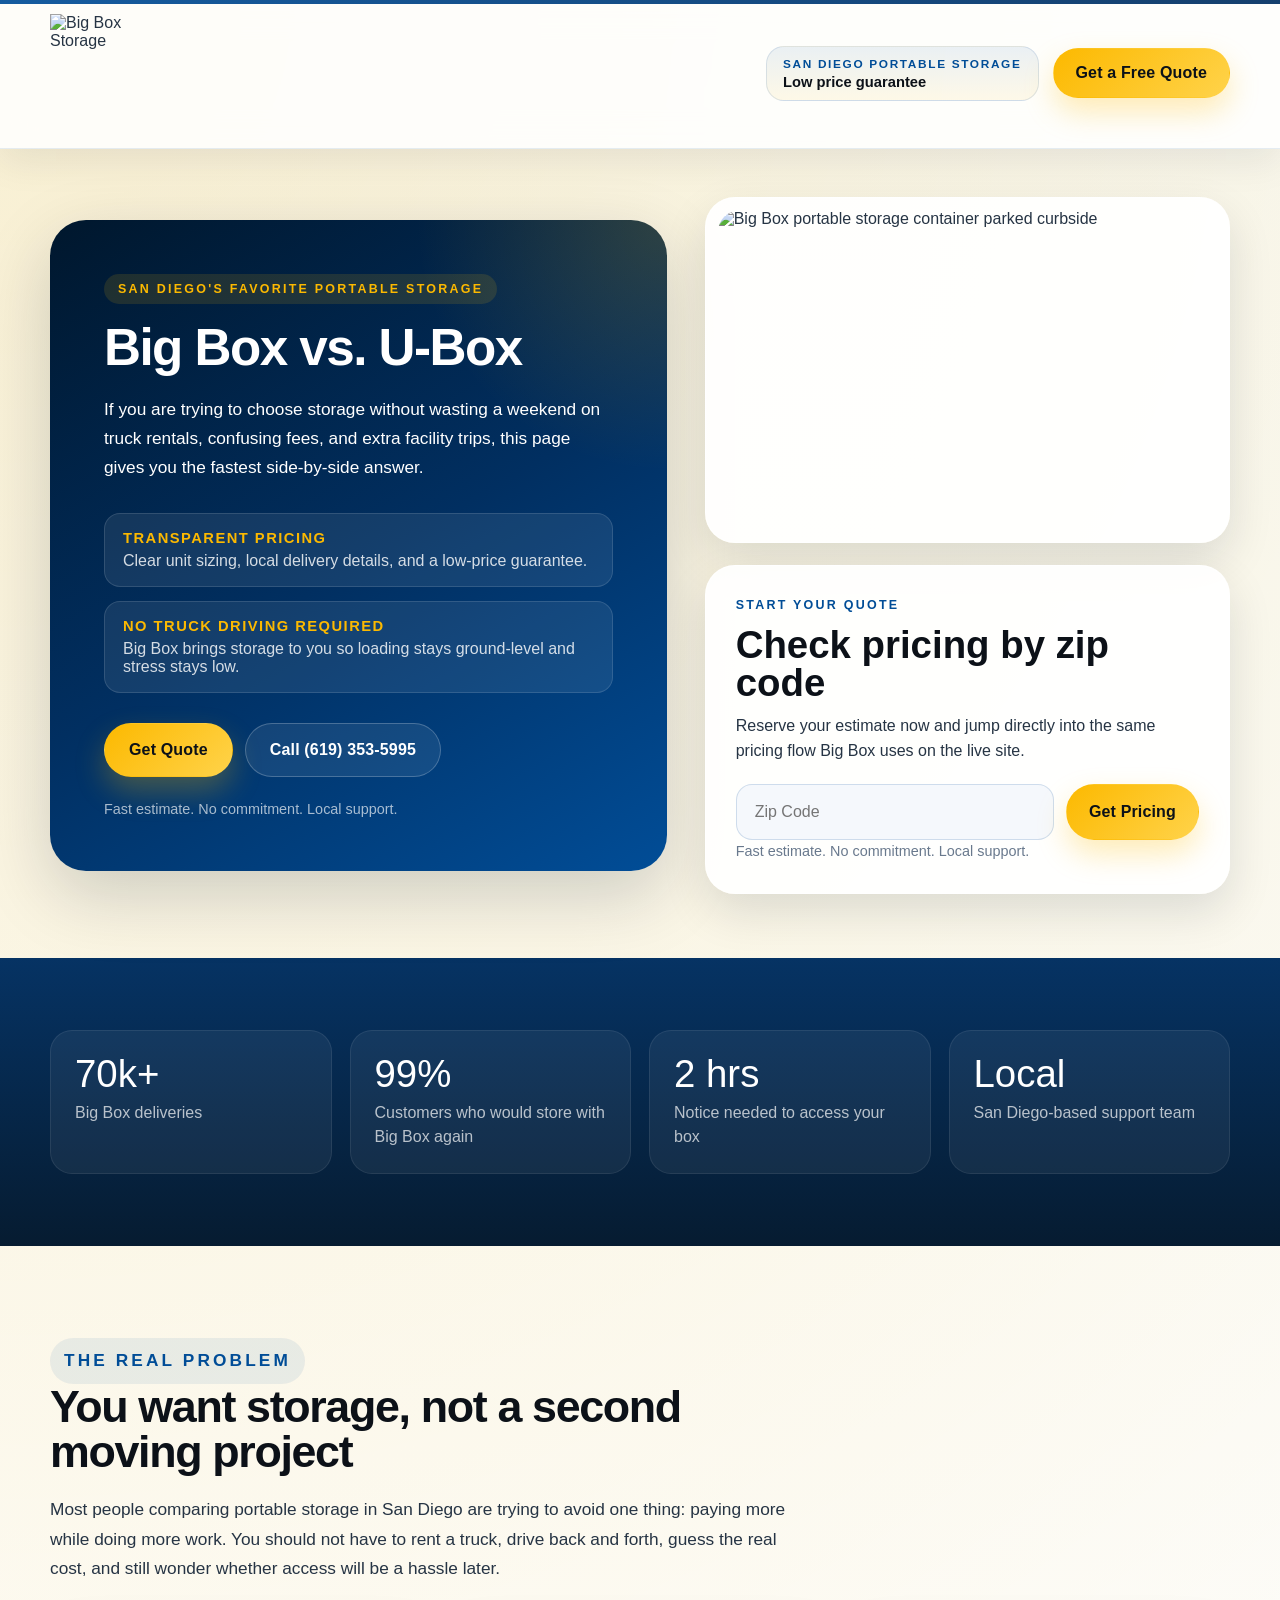
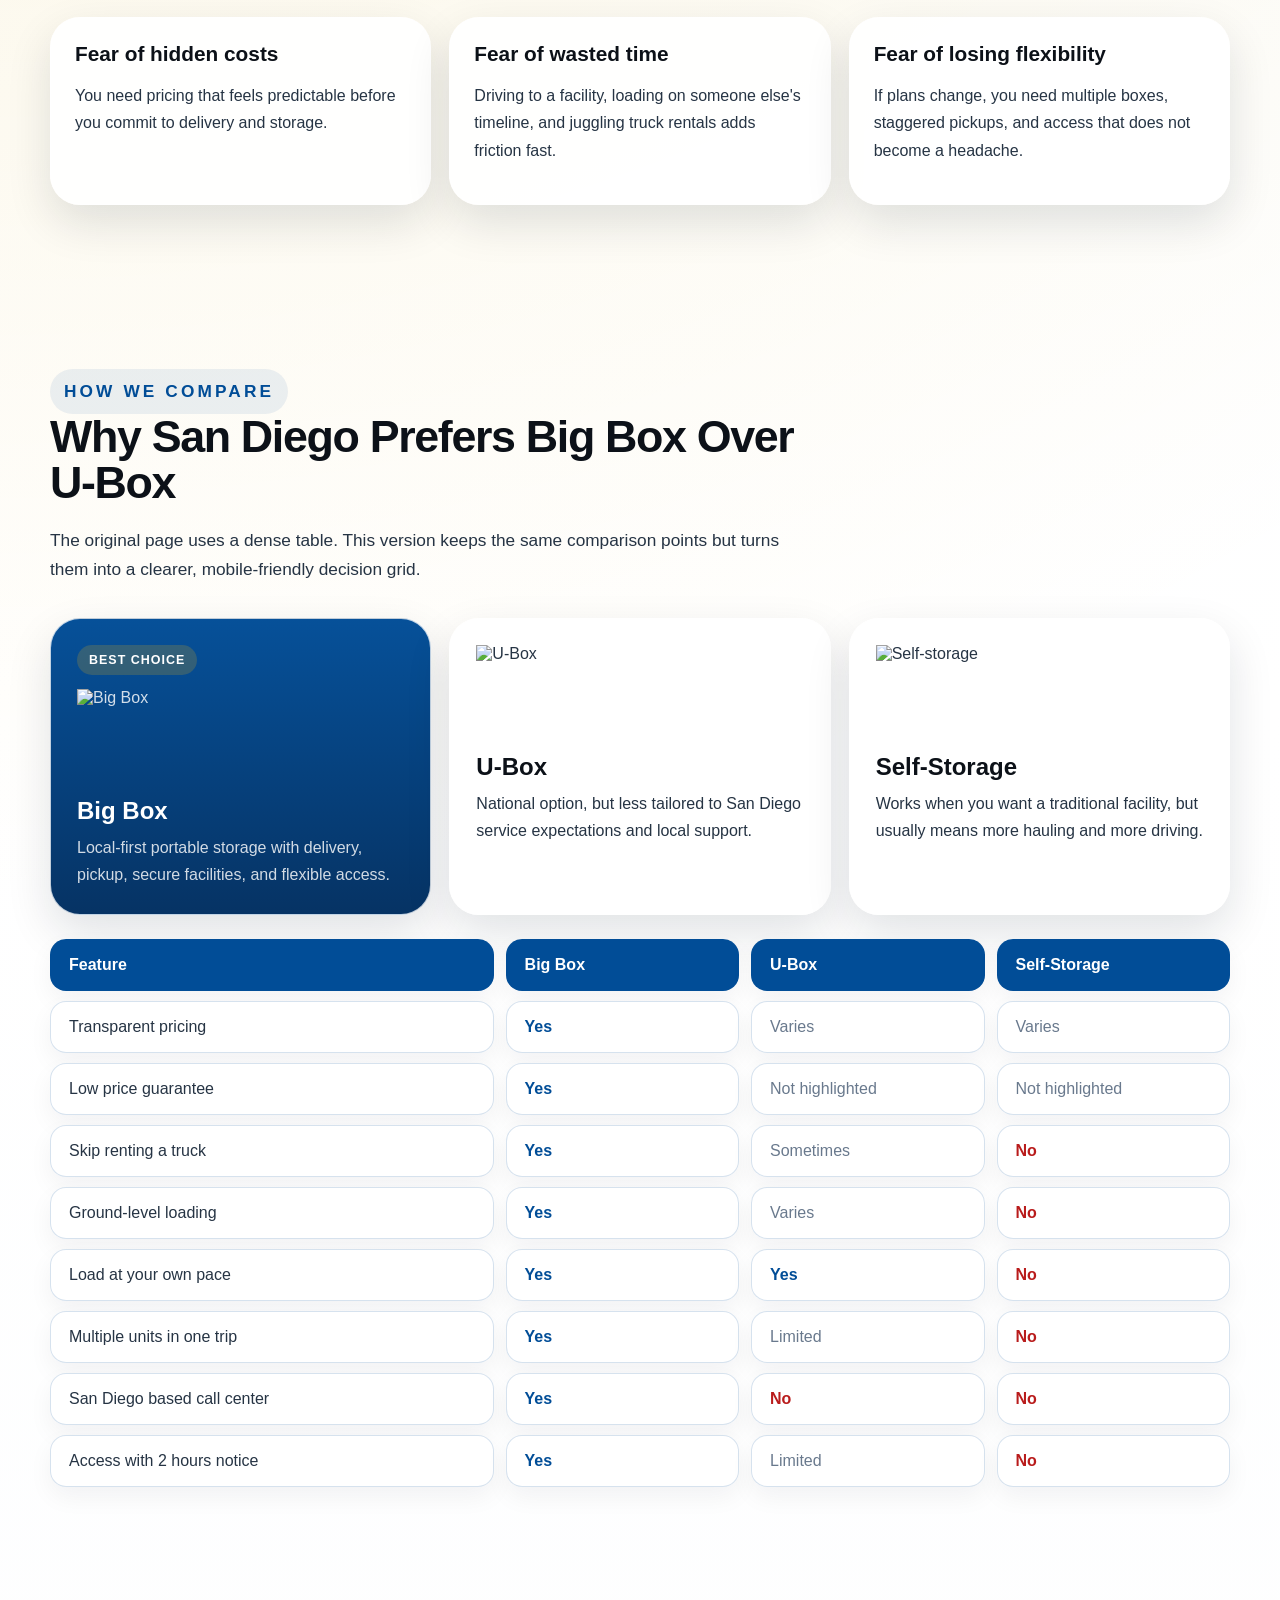
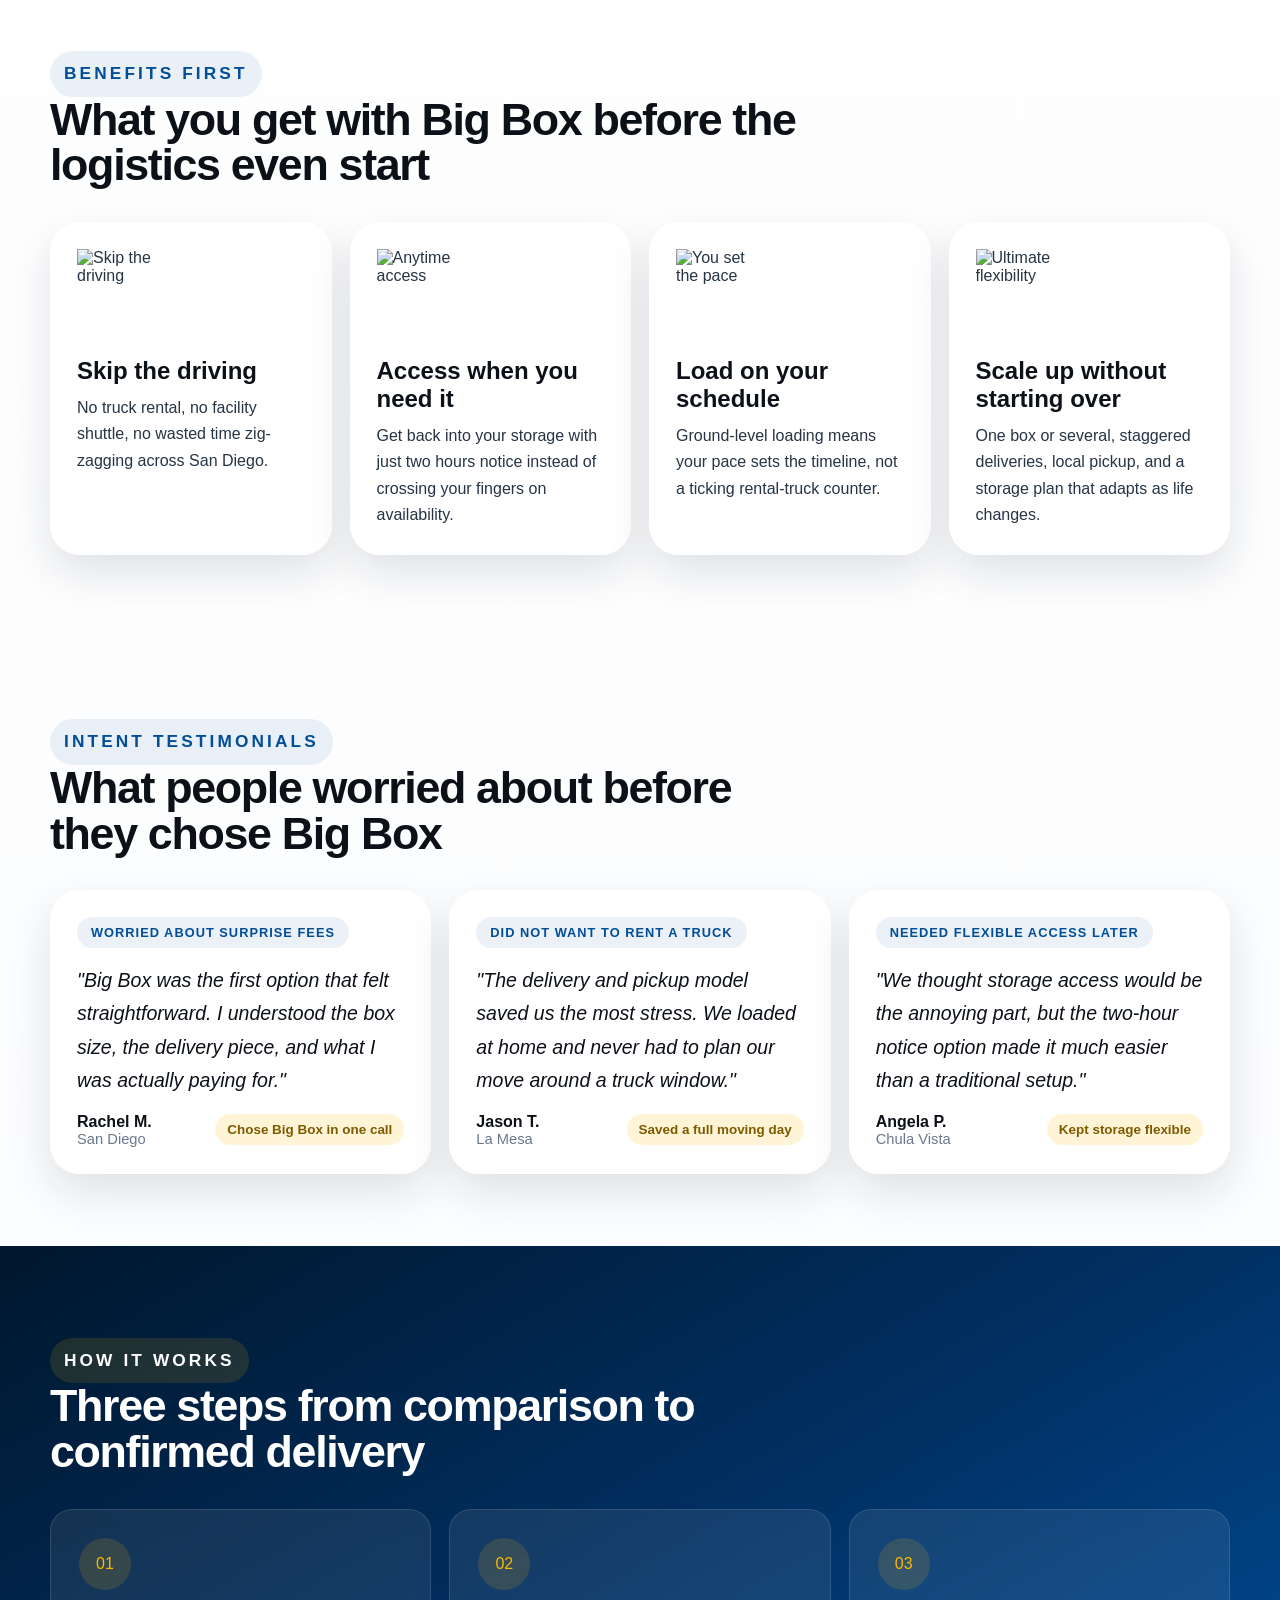
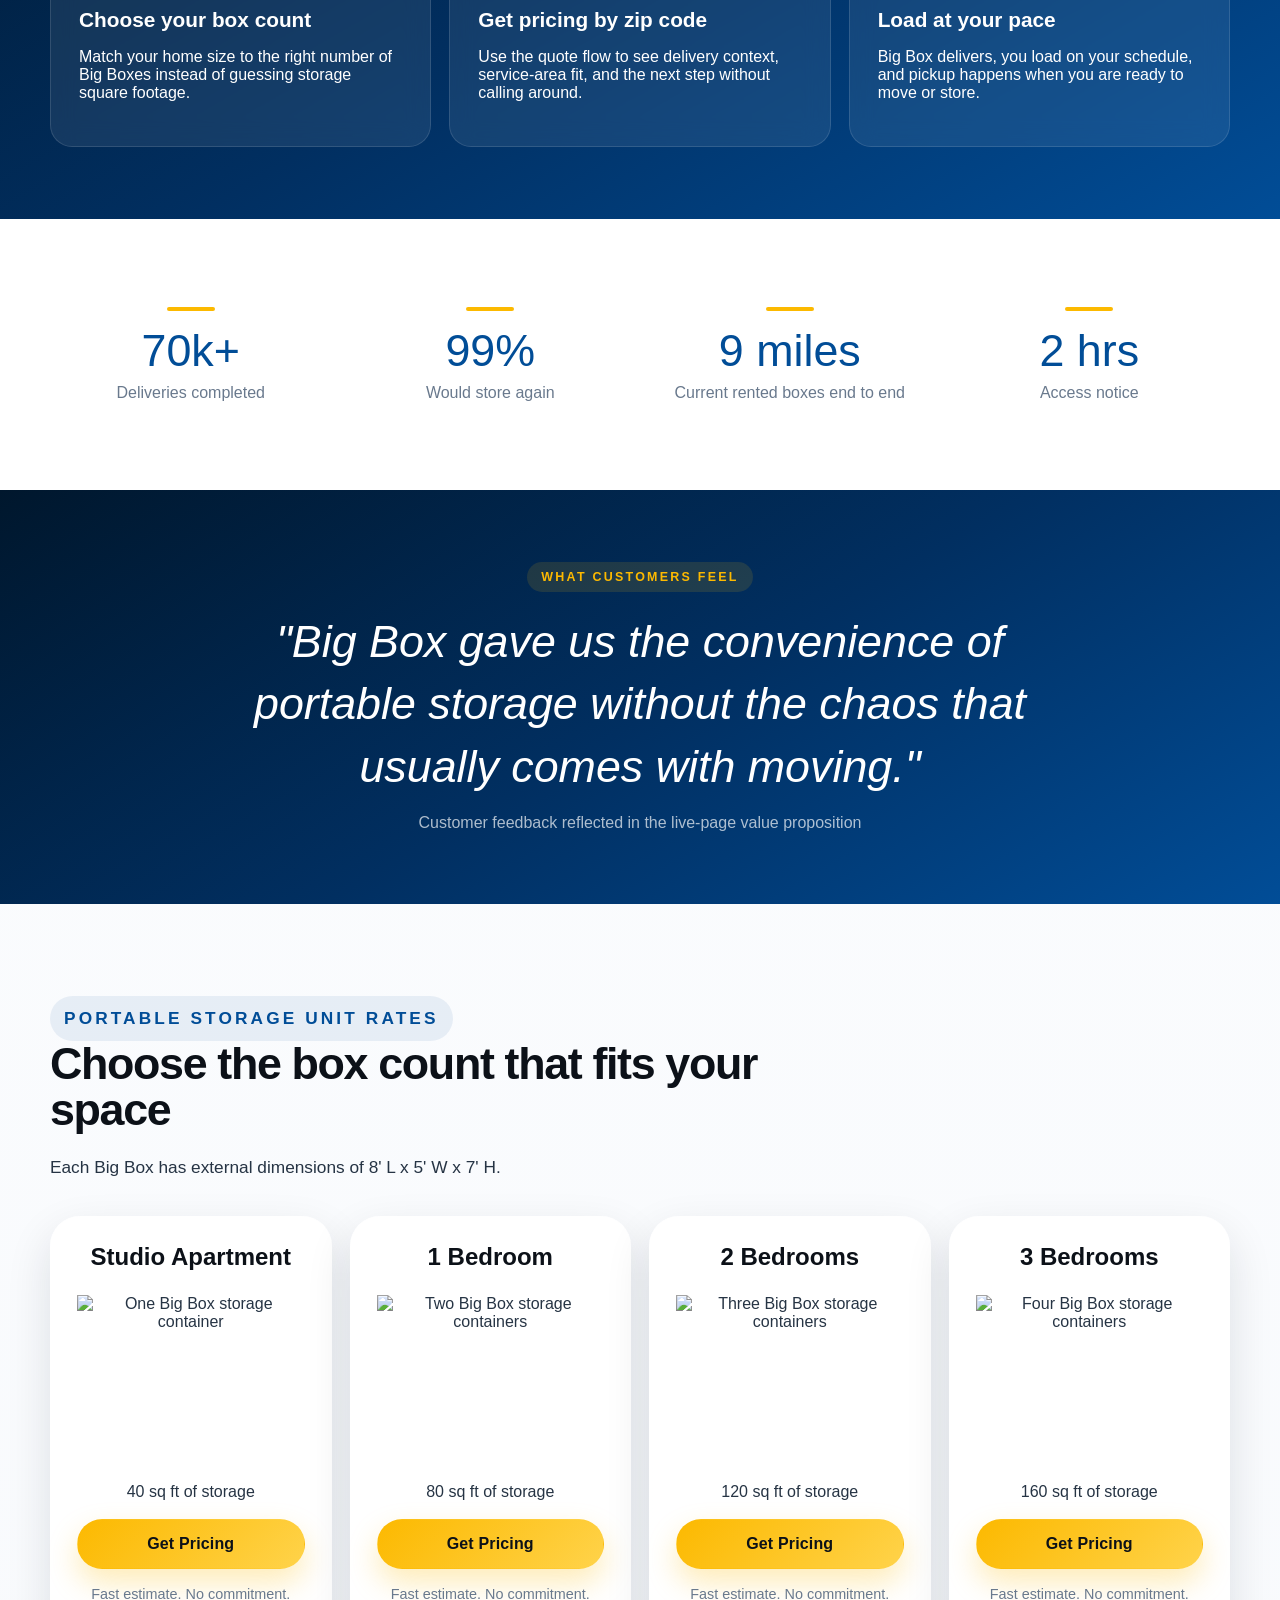
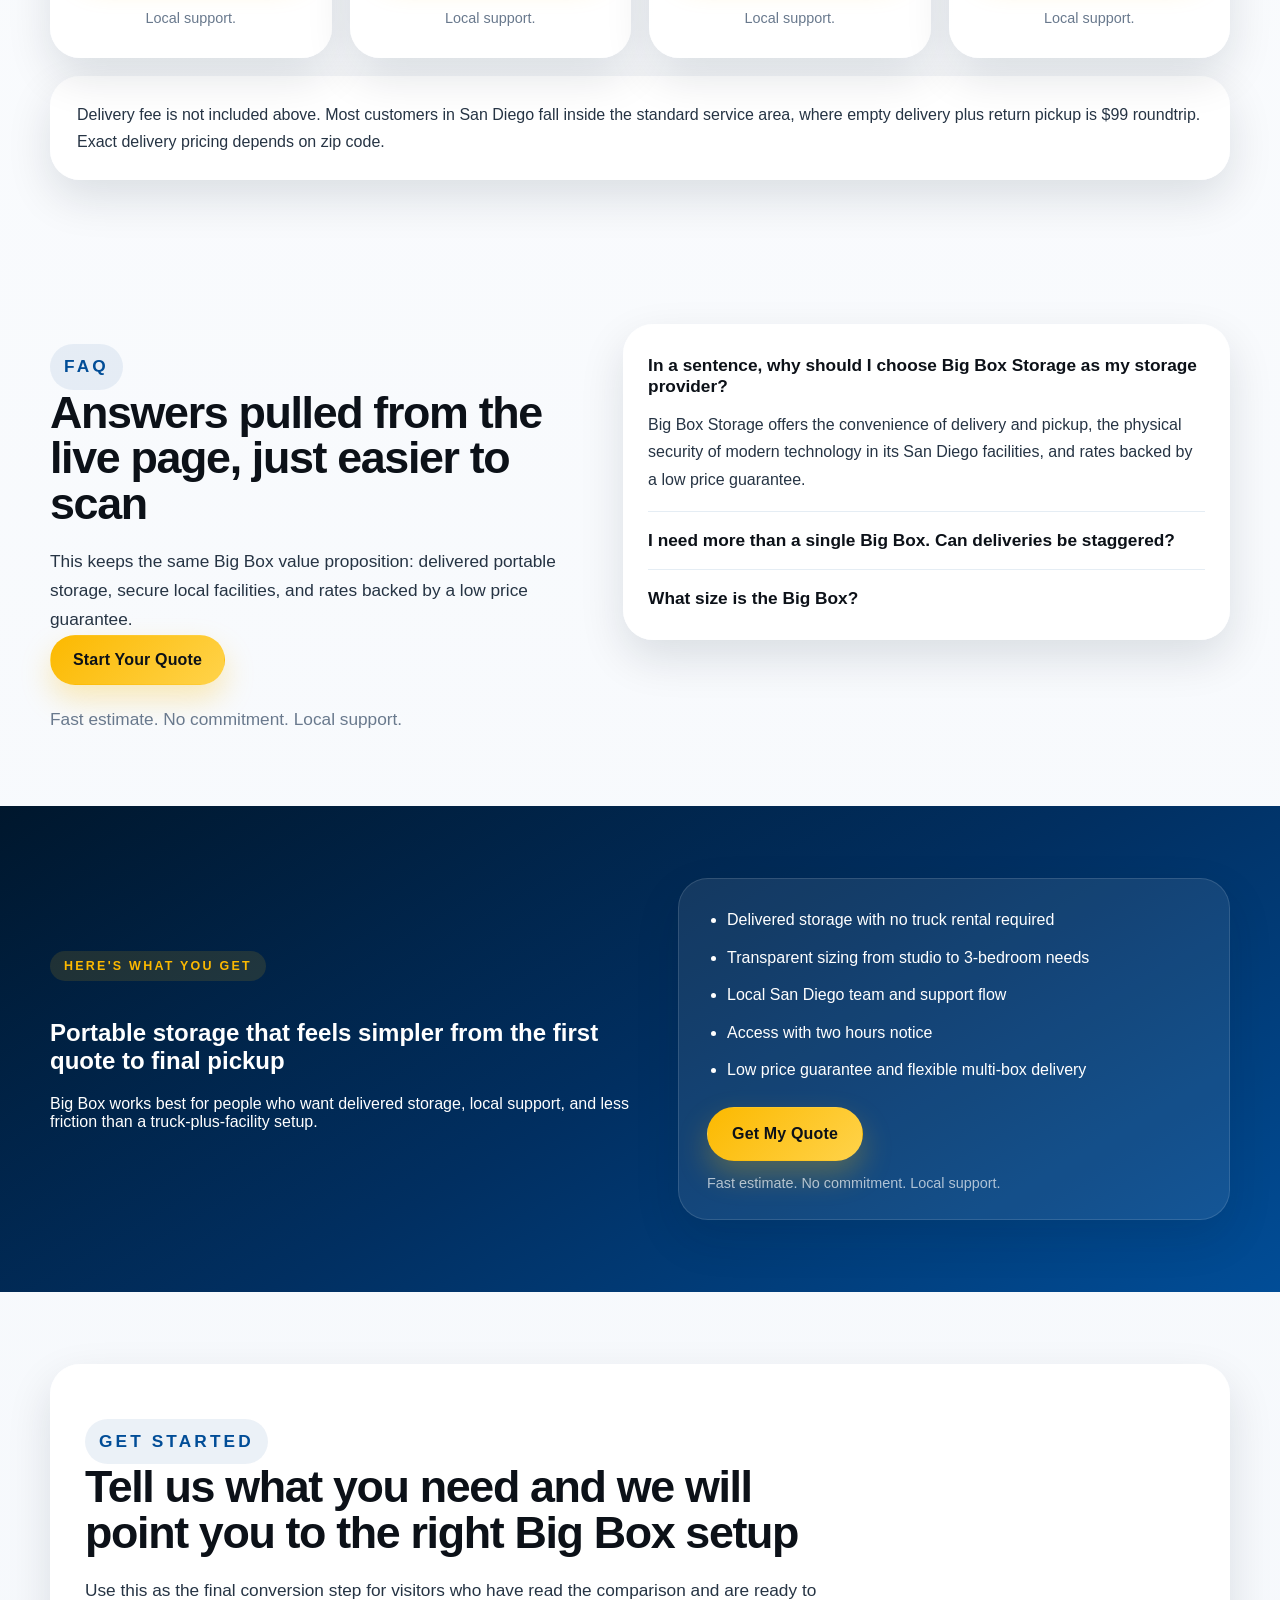
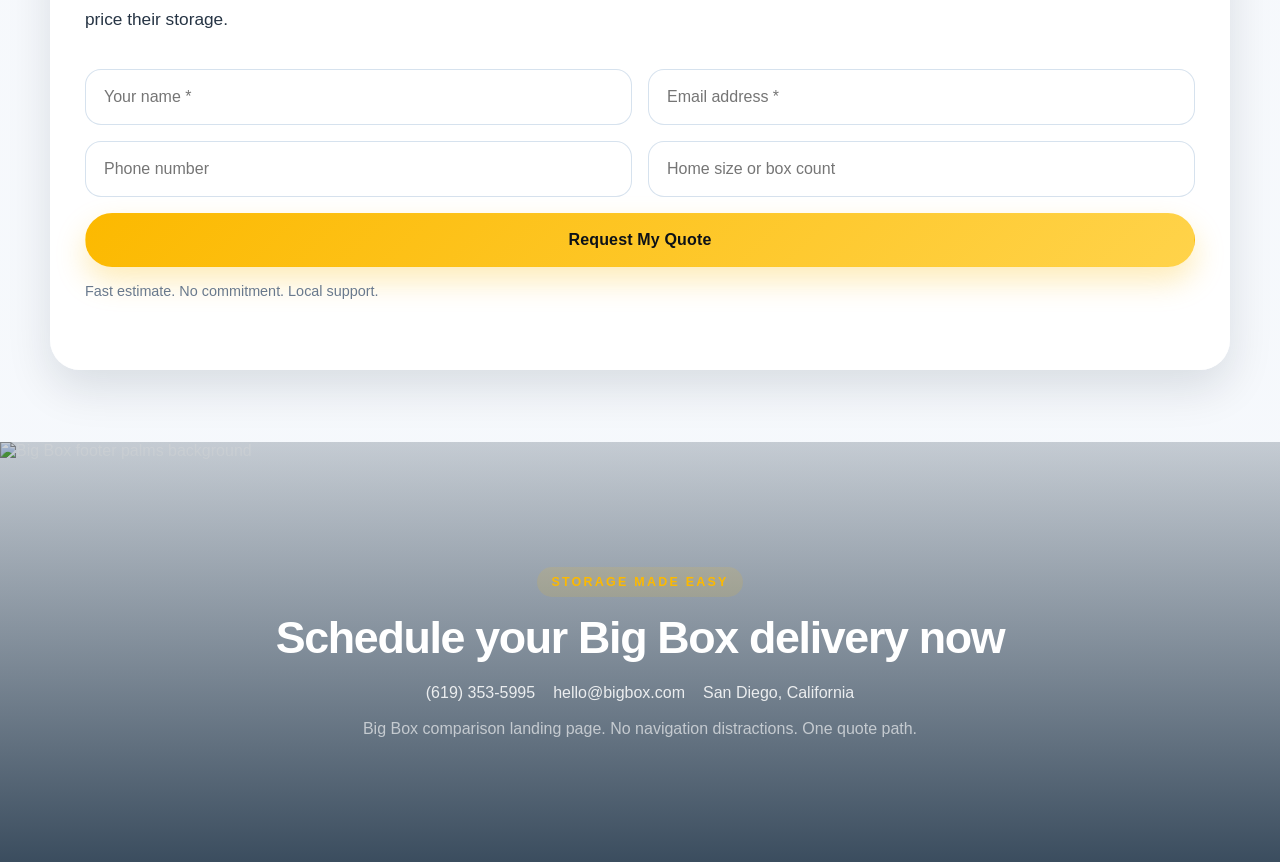
==== index.html @ ae2c7067 "Worked on big boss new lp" ====
<!DOCTYPE html>
<html lang="en">
<head>
  <meta charset="UTF-8">
  <meta name="viewport" content="width=device-width, initial-scale=1.0">
  <title>Big Box vs. U-Box | San Diego Portable Storage</title>
  <meta
    name="description"
    content="See how Big Box Storage compares to U-Box and self-storage with transparent pricing, local support, flexible access, and San Diego-first service."
  >
  <link rel="preconnect" href="https://use.typekit.net">
  <link rel="preconnect" href="https://p.typekit.net" crossorigin>
  <link rel="stylesheet" href="styles.css">
</head>
<body>
  <div class="page-shell">
    <header class="site-header">
      <div class="container header-inner">
        <a class="brand" href="https://www.bigbox.com/" aria-label="Big Box Storage">
          <img
            src="https://www.bigbox.com/wp-content/uploads/2024/02/cropped-big-box-logo.png"
            alt="Big Box Storage"
            width="150"
            height="150"
          >
        </a>
        <div class="header-meta">
          <div class="header-chip">
            <span class="header-chip-label">San Diego Portable Storage</span>
            <span class="header-chip-copy">Low price guarantee</span>
          </div>
          <a class="btn btn-primary" href="#lead-form">Get a Free Quote</a>
        </div>
      </div>
    </header>

    <main>
      <section class="hero">
        <div class="container hero-grid">
          <div class="hero-copy">
            <p class="eyebrow">San Diego's Favorite Portable Storage</p>
            <h1>Big Box vs. U-Box</h1>
            <p class="hero-lead">
              If you are trying to choose storage without wasting a weekend on truck rentals,
              confusing fees, and extra facility trips, this page gives you the fastest side-by-side answer.
            </p>

            <div class="hero-points">
              <div class="hero-point">
                <span class="hero-point-label">Transparent pricing</span>
                <span class="hero-point-copy">Clear unit sizing, local delivery details, and a low-price guarantee.</span>
              </div>
              <div class="hero-point">
                <span class="hero-point-label">No truck driving required</span>
                <span class="hero-point-copy">Big Box brings storage to you so loading stays ground-level and stress stays low.</span>
              </div>
            </div>

            <div class="hero-cta-wrap">
              <div class="hero-cta-row">
                <a class="btn btn-primary btn-large" href="#lead-form">Get Quote</a>
                <a class="btn btn-ghost btn-large" href="tel:6193535995">Call (619) 353-5995</a>
              </div>
              <p class="booster">Fast estimate. No commitment. Local support.</p>
            </div>
          </div>

          <div class="hero-media">
            <div class="hero-image-card">
              <img
                src="https://www.bigbox.com/wp-content/uploads/2024/09/bizbox_storage_-1024x683.jpeg"
                alt="Big Box portable storage container parked curbside"
              >
            </div>
            <aside class="quote-card" id="quote-card">
              <p class="quote-card-kicker">Start your quote</p>
              <h2>Check pricing by zip code</h2>
              <p>Reserve your estimate now and jump directly into the same pricing flow Big Box uses on the live site.</p>
              <form id="zip-form" class="zip-form">
                <label class="sr-only" for="zip-input">Zip code</label>
                <input id="zip-input" name="zip" type="text" inputmode="numeric" maxlength="5" placeholder="Zip Code">
                <button type="submit" class="btn btn-primary">Get Pricing</button>
              </form>
              <p class="booster booster-dark">Fast estimate. No commitment. Local support.</p>
            </aside>
          </div>
        </div>
      </section>

      <section class="service-trust-bar">
        <div class="container trust-grid">
          <div class="trust-item">
            <span class="trust-value">70k+</span>
            <span class="trust-label">Big Box deliveries</span>
          </div>
          <div class="trust-item">
            <span class="trust-value">99%</span>
            <span class="trust-label">Customers who would store with Big Box again</span>
          </div>
          <div class="trust-item">
            <span class="trust-value">2 hrs</span>
            <span class="trust-label">Notice needed to access your box</span>
          </div>
          <div class="trust-item">
            <span class="trust-value">Local</span>
            <span class="trust-label">San Diego-based support team</span>
          </div>
        </div>
      </section>

      <section class="problem-section">
        <div class="container">
          <div class="section-heading">
            <p class="eyebrow eyebrow-dark">The Real Problem</p>
            <h2>You want storage, not a second moving project</h2>
            <p class="problem-copy">
              Most people comparing portable storage in San Diego are trying to avoid one thing:
              paying more while doing more work. You should not have to rent a truck, drive back and forth,
              guess the real cost, and still wonder whether access will be a hassle later.
            </p>
          </div>
          <div class="problem-grid">
            <article class="problem-card">
              <h3>Fear of hidden costs</h3>
              <p>You need pricing that feels predictable before you commit to delivery and storage.</p>
            </article>
            <article class="problem-card">
              <h3>Fear of wasted time</h3>
              <p>Driving to a facility, loading on someone else's timeline, and juggling truck rentals adds friction fast.</p>
            </article>
            <article class="problem-card">
              <h3>Fear of losing flexibility</h3>
              <p>If plans change, you need multiple boxes, staggered pickups, and access that does not become a headache.</p>
            </article>
          </div>
        </div>
      </section>

      <section class="comparison-section" id="comparison">
        <div class="container">
          <div class="section-heading">
            <p class="eyebrow eyebrow-dark">How We Compare</p>
            <h2>Why San Diego Prefers Big Box Over U-Box</h2>
            <p>
              The original page uses a dense table. This version keeps the same comparison points
              but turns them into a clearer, mobile-friendly decision grid.
            </p>
          </div>

          <div class="brand-cards">
            <article class="brand-card featured">
              <div class="featured-badge">Best Choice</div>
              <img
                src="https://www.bigbox.com/wp-content/uploads/2024/02/big-box-w-bg.png"
                alt="Big Box"
              >
              <h3>Big Box</h3>
              <p>Local-first portable storage with delivery, pickup, secure facilities, and flexible access.</p>
            </article>
            <article class="brand-card">
              <img
                src="https://www.bigbox.com/wp-content/uploads/2024/03/img_compare_ubox.png"
                alt="U-Box"
              >
              <h3>U-Box</h3>
              <p>National option, but less tailored to San Diego service expectations and local support.</p>
            </article>
            <article class="brand-card">
              <img
                src="https://www.bigbox.com/wp-content/uploads/2024/03/img_compare_pub-stor.png"
                alt="Self-storage"
              >
              <h3>Self-Storage</h3>
              <p>Works when you want a traditional facility, but usually means more hauling and more driving.</p>
            </article>
          </div>

          <div class="comparison-table">
            <div class="comparison-row comparison-head">
              <span>Feature</span>
              <span>Big Box</span>
              <span>U-Box</span>
              <span>Self-Storage</span>
            </div>
            <div class="comparison-row">
              <span>Transparent pricing</span>
              <span class="yes">Yes</span>
              <span class="muted">Varies</span>
              <span class="muted">Varies</span>
            </div>
            <div class="comparison-row">
              <span>Low price guarantee</span>
              <span class="yes">Yes</span>
              <span class="muted">Not highlighted</span>
              <span class="muted">Not highlighted</span>
            </div>
            <div class="comparison-row">
              <span>Skip renting a truck</span>
              <span class="yes">Yes</span>
              <span class="muted">Sometimes</span>
              <span class="no">No</span>
            </div>
            <div class="comparison-row">
              <span>Ground-level loading</span>
              <span class="yes">Yes</span>
              <span class="muted">Varies</span>
              <span class="no">No</span>
            </div>
            <div class="comparison-row">
              <span>Load at your own pace</span>
              <span class="yes">Yes</span>
              <span class="yes">Yes</span>
              <span class="no">No</span>
            </div>
            <div class="comparison-row">
              <span>Multiple units in one trip</span>
              <span class="yes">Yes</span>
              <span class="muted">Limited</span>
              <span class="no">No</span>
            </div>
            <div class="comparison-row">
              <span>San Diego based call center</span>
              <span class="yes">Yes</span>
              <span class="no">No</span>
              <span class="no">No</span>
            </div>
            <div class="comparison-row">
              <span>Access with 2 hours notice</span>
              <span class="yes">Yes</span>
              <span class="muted">Limited</span>
              <span class="no">No</span>
            </div>
          </div>
        </div>
      </section>

      <section class="benefits-section">
        <div class="container">
          <div class="section-heading">
            <p class="eyebrow eyebrow-dark">Benefits First</p>
            <h2>What you get with Big Box before the logistics even start</h2>
          </div>

          <div class="benefit-grid">
            <article class="benefit-card">
              <img
                src="https://www.bigbox.com/wp-content/uploads/2024/02/skip-driving-2x.png"
                alt="Skip the driving"
              >
              <h3>Skip the driving</h3>
              <p>No truck rental, no facility shuttle, no wasted time zig-zagging across San Diego.</p>
            </article>
            <article class="benefit-card">
              <img
                src="https://www.bigbox.com/wp-content/uploads/2024/02/anytime-access-2x.png"
                alt="Anytime access"
              >
              <h3>Access when you need it</h3>
              <p>Get back into your storage with just two hours notice instead of crossing your fingers on availability.</p>
            </article>
            <article class="benefit-card">
              <img
                src="https://www.bigbox.com/wp-content/uploads/2024/02/set-pace-2x.png"
                alt="You set the pace"
              >
              <h3>Load on your schedule</h3>
              <p>Ground-level loading means your pace sets the timeline, not a ticking rental-truck counter.</p>
            </article>
            <article class="benefit-card">
              <img
                src="https://www.bigbox.com/wp-content/uploads/2024/02/anytime-access-2x.png"
                alt="Ultimate flexibility"
              >
              <h3>Scale up without starting over</h3>
              <p>One box or several, staggered deliveries, local pickup, and a storage plan that adapts as life changes.</p>
            </article>
          </div>
        </div>
      </section>

      <section class="testimonials-section">
        <div class="container">
          <div class="section-heading">
            <p class="eyebrow eyebrow-dark">Intent Testimonials</p>
            <h2>What people worried about before they chose Big Box</h2>
          </div>
          <div class="testimonial-grid">
            <article class="testimonial-card">
              <span class="testimonial-badge">Worried about surprise fees</span>
              <blockquote>"Big Box was the first option that felt straightforward. I understood the box size, the delivery piece, and what I was actually paying for."</blockquote>
              <div class="testimonial-meta">
                <div>
                  <p class="testimonial-name">Rachel M.</p>
                  <p class="testimonial-location">San Diego</p>
                </div>
                <span class="testimonial-outcome">Chose Big Box in one call</span>
              </div>
            </article>
            <article class="testimonial-card">
              <span class="testimonial-badge">Did not want to rent a truck</span>
              <blockquote>"The delivery and pickup model saved us the most stress. We loaded at home and never had to plan our move around a truck window."</blockquote>
              <div class="testimonial-meta">
                <div>
                  <p class="testimonial-name">Jason T.</p>
                  <p class="testimonial-location">La Mesa</p>
                </div>
                <span class="testimonial-outcome">Saved a full moving day</span>
              </div>
            </article>
            <article class="testimonial-card">
              <span class="testimonial-badge">Needed flexible access later</span>
              <blockquote>"We thought storage access would be the annoying part, but the two-hour notice option made it much easier than a traditional setup."</blockquote>
              <div class="testimonial-meta">
                <div>
                  <p class="testimonial-name">Angela P.</p>
                  <p class="testimonial-location">Chula Vista</p>
                </div>
                <span class="testimonial-outcome">Kept storage flexible</span>
              </div>
            </article>
          </div>
        </div>
      </section>

      <section class="how-section">
        <div class="container">
          <div class="section-heading section-heading-light">
            <p class="eyebrow">How It Works</p>
            <h2>Three steps from comparison to confirmed delivery</h2>
          </div>
          <div class="how-grid">
            <article class="how-card">
              <span class="how-number">01</span>
              <h3>Choose your box count</h3>
              <p>Match your home size to the right number of Big Boxes instead of guessing storage square footage.</p>
            </article>
            <article class="how-card">
              <span class="how-number">02</span>
              <h3>Get pricing by zip code</h3>
              <p>Use the quote flow to see delivery context, service-area fit, and the next step without calling around.</p>
            </article>
            <article class="how-card">
              <span class="how-number">03</span>
              <h3>Load at your pace</h3>
              <p>Big Box delivers, you load on your schedule, and pickup happens when you are ready to move or store.</p>
            </article>
          </div>
        </div>
      </section>

      <section class="stats-strip">
        <div class="container stats-grid">
          <div class="stat-card">
            <div class="accent-line"></div>
            <p class="stat-value">70k+</p>
            <p class="stat-label">Deliveries completed</p>
          </div>
          <div class="stat-card">
            <div class="accent-line"></div>
            <p class="stat-value">99%</p>
            <p class="stat-label">Would store again</p>
          </div>
          <div class="stat-card">
            <div class="accent-line"></div>
            <p class="stat-value">9 miles</p>
            <p class="stat-label">Current rented boxes end to end</p>
          </div>
          <div class="stat-card">
            <div class="accent-line"></div>
            <p class="stat-value">2 hrs</p>
            <p class="stat-label">Access notice</p>
          </div>
        </div>
      </section>

      <section class="pull-quote-section">
        <div class="container pull-quote-inner">
          <p class="eyebrow">What Customers Feel</p>
          <blockquote>
            "Big Box gave us the convenience of portable storage without the chaos that usually comes with moving."
          </blockquote>
          <p class="pull-quote-attribution">Customer feedback reflected in the live-page value proposition</p>
        </div>
      </section>

      <section class="pricing-section" id="pricing">
        <div class="container">
          <div class="section-heading">
            <p class="eyebrow eyebrow-dark">Portable Storage Unit Rates</p>
            <h2>Choose the box count that fits your space</h2>
            <p>Each Big Box has external dimensions of 8' L x 5' W x 7' H.</p>
          </div>

          <div class="pricing-grid">
            <article class="pricing-card">
              <h3>Studio Apartment</h3>
              <img src="https://www.bigbox.com/wp-content/uploads/2024/09/1-box.png" alt="One Big Box storage container">
              <p>40 sq ft of storage</p>
              <a class="btn btn-primary" href="#lead-form">Get Pricing</a>
              <p class="card-booster">Fast estimate. No commitment. Local support.</p>
            </article>
            <article class="pricing-card">
              <h3>1 Bedroom</h3>
              <img src="https://www.bigbox.com/wp-content/uploads/2024/09/2-box.png" alt="Two Big Box storage containers">
              <p>80 sq ft of storage</p>
              <a class="btn btn-primary" href="#lead-form">Get Pricing</a>
              <p class="card-booster">Fast estimate. No commitment. Local support.</p>
            </article>
            <article class="pricing-card">
              <h3>2 Bedrooms</h3>
              <img src="https://www.bigbox.com/wp-content/uploads/2024/09/3-box.png" alt="Three Big Box storage containers">
              <p>120 sq ft of storage</p>
              <a class="btn btn-primary" href="#lead-form">Get Pricing</a>
              <p class="card-booster">Fast estimate. No commitment. Local support.</p>
            </article>
            <article class="pricing-card">
              <h3>3 Bedrooms</h3>
              <img src="https://www.bigbox.com/wp-content/uploads/2024/09/4-box.png" alt="Four Big Box storage containers">
              <p>160 sq ft of storage</p>
              <a class="btn btn-primary" href="#lead-form">Get Pricing</a>
              <p class="card-booster">Fast estimate. No commitment. Local support.</p>
            </article>
          </div>

          <div class="pricing-note">
            <p>
              Delivery fee is not included above. Most customers in San Diego fall inside the standard
              service area, where empty delivery plus return pickup is $99 roundtrip. Exact delivery
              pricing depends on zip code.
            </p>
          </div>
        </div>
      </section>

      <section class="faq-section">
        <div class="container faq-grid">
          <div class="faq-intro">
            <p class="eyebrow eyebrow-dark">FAQ</p>
            <h2>Answers pulled from the live page, just easier to scan</h2>
            <p>
              This keeps the same Big Box value proposition: delivered portable storage,
              secure local facilities, and rates backed by a low price guarantee.
            </p>
            <a class="btn btn-primary" href="#lead-form">Start Your Quote</a>
            <p class="card-booster">Fast estimate. No commitment. Local support.</p>
          </div>

          <div class="faq-list">
            <details open>
              <summary>In a sentence, why should I choose Big Box Storage as my storage provider?</summary>
              <p>
                Big Box Storage offers the convenience of delivery and pickup, the physical security
                of modern technology in its San Diego facilities, and rates backed by a low price guarantee.
              </p>
            </details>
            <details>
              <summary>I need more than a single Big Box. Can deliveries be staggered?</summary>
              <p>
                Yes. As you fill one or more boxes, Big Box can return to pick them up while also
                delivering additional ones if needed.
              </p>
            </details>
            <details>
              <summary>What size is the Big Box?</summary>
              <p>
                Each Big Box measures 8' x 5' x 7' (L x W x H exterior) and typically holds one room of contents.
                If you need more space, multiple Big Boxes can be delivered.
              </p>
            </details>
          </div>
        </div>
      </section>

      <section class="tldr-section">
        <div class="container tldr-grid">
          <div>
            <p class="eyebrow">Here's What You Get</p>
            <h2>Portable storage that feels simpler from the first quote to final pickup</h2>
            <p class="tldr-copy">
              Big Box works best for people who want delivered storage, local support,
              and less friction than a truck-plus-facility setup.
            </p>
          </div>
          <div class="tldr-card">
            <ul class="tldr-list">
              <li>Delivered storage with no truck rental required</li>
              <li>Transparent sizing from studio to 3-bedroom needs</li>
              <li>Local San Diego team and support flow</li>
              <li>Access with two hours notice</li>
              <li>Low price guarantee and flexible multi-box delivery</li>
            </ul>
            <a class="btn btn-primary btn-large" href="#lead-form">Get My Quote</a>
            <p class="booster">Fast estimate. No commitment. Local support.</p>
          </div>
        </div>
      </section>

      <section class="lead-section" id="lead-form">
        <div class="container">
          <div class="lead-card">
            <div class="section-heading">
              <p class="eyebrow eyebrow-dark">Get Started</p>
              <h2>Tell us what you need and we will point you to the right Big Box setup</h2>
              <p>Use this as the final conversion step for visitors who have read the comparison and are ready to price their storage.</p>
            </div>
            <form id="lead-capture-form" class="lead-form" novalidate>
              <input id="lead-honey" name="_honey" type="text" class="hidden-field" tabindex="-1" autocomplete="off">
              <input id="lead-name" name="name" type="text" placeholder="Your name *" required>
              <input id="lead-email" name="email" type="email" placeholder="Email address *" required>
              <input id="lead-phone" name="phone" type="tel" placeholder="Phone number">
              <input id="lead-home" name="home" type="text" placeholder="Home size or box count">
              <button type="submit" class="btn btn-primary btn-large">Request My Quote</button>
              <p class="card-booster">Fast estimate. No commitment. Local support.</p>
              <p id="lead-form-status" class="form-status" aria-live="polite"></p>
            </form>
          </div>
        </div>
      </section>
    </main>

    <footer class="site-footer">
      <div class="footer-image">
        <img
          src="https://www.bigbox.com/wp-content/uploads/2024/07/bg_footer_palms_rotated-2.jpg"
          alt="Big Box footer palms background"
        >
      </div>
      <div class="footer-overlay"></div>
      <div class="container footer-content">
        <p class="eyebrow">Storage made easy</p>
        <h2>Schedule your Big Box delivery now</h2>
        <div class="footer-contact">
          <a href="tel:6193535995">(619) 353-5995</a>
          <span>hello@bigbox.com</span>
          <span>San Diego, California</span>
        </div>
        <p class="footer-legal">Big Box comparison landing page. No navigation distractions. One quote path.</p>
      </div>
    </footer>

    <div class="mobile-sticky-bar" id="mobile-sticky-bar" aria-hidden="true">
      <a class="mobile-sticky-link" href="#lead-form">Get Quote</a>
      <p class="mobile-sticky-copy">Fast estimate. No commitment.</p>
    </div>
  </div>

  <script src="script.js"></script>
</body>
</html>
---- styles.css ----
@font-face {
  font-family: "program";
  src:
    url("https://use.typekit.net/af/f1f987/00000000000000007735b2e6/30/l?primer=7cdcb44be4a7db8877ffa5c0007b8dd865b3bbc383831fe2ea177f62257a9191&fvd=n7&v=3") format("woff2"),
    url("https://use.typekit.net/af/f1f987/00000000000000007735b2e6/30/d?primer=7cdcb44be4a7db8877ffa5c0007b8dd865b3bbc383831fe2ea177f62257a9191&fvd=n7&v=3") format("woff");
  font-display: swap;
  font-style: normal;
  font-weight: 700;
}

@font-face {
  font-family: "neue-haas-grotesk-display";
  src:
    url("https://use.typekit.net/af/1ba16c/00000000000000007735bb5a/30/l?primer=7cdcb44be4a7db8877ffa5c0007b8dd865b3bbc383831fe2ea177f62257a9191&fvd=n5&v=3") format("woff2"),
    url("https://use.typekit.net/af/1ba16c/00000000000000007735bb5a/30/d?primer=7cdcb44be4a7db8877ffa5c0007b8dd865b3bbc383831fe2ea177f62257a9191&fvd=n5&v=3") format("woff");
  font-display: swap;
  font-style: normal;
  font-weight: 500;
}

@font-face {
  font-family: "neue-haas-grotesk-display";
  src:
    url("https://use.typekit.net/af/153042/00000000000000007735bb62/30/l?subset_id=2&fvd=n6&v=3") format("woff2"),
    url("https://use.typekit.net/af/153042/00000000000000007735bb62/30/d?subset_id=2&fvd=n6&v=3") format("woff");
  font-display: swap;
  font-style: normal;
  font-weight: 600;
}

@font-face {
  font-family: "neue-haas-grotesk-display";
  src:
    url("https://use.typekit.net/af/384d9b/00000000000000007735bb6a/30/l?subset_id=2&fvd=n7&v=3") format("woff2"),
    url("https://use.typekit.net/af/384d9b/00000000000000007735bb6a/30/d?subset_id=2&fvd=n7&v=3") format("woff");
  font-display: swap;
  font-style: normal;
  font-weight: 700;
}

:root {
  --brand-blue: #014d97;
  --brand-blue-dark: #012f61;
  --brand-blue-deep: #00172d;
  --brand-gold: #fcb900;
  --brand-gold-dark: #d99a00;
  --ink: #0c1118;
  --body: #263444;
  --muted: #69798d;
  --line: rgba(1, 77, 151, 0.16);
  --surface: #ffffff;
  --surface-soft: #f5f8fc;
  --shadow-lg: 0 24px 70px rgba(1, 23, 45, 0.18);
  --shadow-md: 0 18px 45px rgba(1, 23, 45, 0.12);
  --radius-xl: 30px;
  --radius-lg: 22px;
  --radius-md: 16px;
  --container: min(1180px, calc(100vw - 40px));
}

* {
  box-sizing: border-box;
}

html {
  scroll-behavior: smooth;
}

body {
  margin: 0;
  font-family: "neue-haas-grotesk-display", sans-serif;
  color: var(--body);
  background:
    radial-gradient(circle at top left, rgba(252, 185, 0, 0.18), transparent 28%),
    linear-gradient(180deg, #f7fbff 0%, #ffffff 26%, #f5f8fc 100%);
}

img {
  display: block;
  max-width: 100%;
}

a {
  color: inherit;
  text-decoration: none;
}

button,
input {
  font: inherit;
}

.container {
  width: var(--container);
  margin: 0 auto;
}

.sr-only {
  position: absolute;
  width: 1px;
  height: 1px;
  padding: 0;
  margin: -1px;
  overflow: hidden;
  clip: rect(0, 0, 0, 0);
  white-space: nowrap;
  border: 0;
}

.page-shell {
  overflow: clip;
}

.site-header {
  position: sticky;
  top: 0;
  z-index: 20;
  backdrop-filter: blur(16px);
  background:
    linear-gradient(90deg, rgba(1, 77, 151, 0.92), rgba(1, 47, 97, 0.92)) top/100% 4px no-repeat,
    rgba(255, 255, 255, 0.86);
  border-bottom: 1px solid rgba(1, 77, 151, 0.1);
  box-shadow: 0 12px 36px rgba(1, 23, 45, 0.08);
}

.header-inner {
  display: flex;
  align-items: center;
  justify-content: space-between;
  gap: 20px;
  padding: 14px 0 16px;
}

.brand img {
  width: 118px;
  height: auto;
}

.header-meta {
  display: flex;
  align-items: center;
  gap: 14px;
}

.header-chip {
  display: grid;
  gap: 3px;
  padding: 10px 16px;
  border-radius: 18px;
  background: linear-gradient(180deg, rgba(1, 77, 151, 0.08), rgba(252, 185, 0, 0.08));
  border: 1px solid rgba(1, 77, 151, 0.12);
}

.header-chip-label {
  color: var(--brand-blue);
  font-size: 0.74rem;
  font-weight: 700;
  letter-spacing: 0.14em;
  text-transform: uppercase;
}

.header-chip-copy {
  color: var(--ink);
  font-size: 0.92rem;
  font-weight: 600;
}

.header-actions,
.hero-cta-row,
.footer-actions {
  display: flex;
  flex-wrap: wrap;
  gap: 12px;
  align-items: center;
}

.btn {
  display: inline-flex;
  align-items: center;
  justify-content: center;
  min-height: 50px;
  padding: 0 22px;
  border-radius: 999px;
  border: 1px solid transparent;
  font-weight: 700;
  letter-spacing: 0.01em;
  transition: transform 180ms ease, box-shadow 180ms ease, background-color 180ms ease, border-color 180ms ease;
}

.btn:hover {
  transform: translateY(-2px);
}

.btn-primary {
  background: linear-gradient(135deg, var(--brand-gold), #ffd34a);
  color: var(--ink);
  box-shadow: 0 14px 30px rgba(252, 185, 0, 0.28);
}

.btn-outline {
  border-color: rgba(1, 77, 151, 0.22);
  color: var(--brand-blue);
  background: rgba(255, 255, 255, 0.75);
}

.btn-ghost {
  border-color: rgba(255, 255, 255, 0.22);
  color: #ffffff;
  background: rgba(255, 255, 255, 0.08);
}

.btn-large {
  min-height: 54px;
  padding-inline: 24px;
}

.eyebrow {
  display: inline-flex;
  align-items: center;
  gap: 10px;
  margin: 0 0 18px;
  padding: 8px 14px;
  border-radius: 999px;
  font-size: 0.78rem;
  font-weight: 700;
  text-transform: uppercase;
  letter-spacing: 0.18em;
  color: var(--brand-gold);
  background: rgba(252, 185, 0, 0.12);
}

.eyebrow-dark {
  color: var(--brand-blue);
  background: rgba(1, 77, 151, 0.08);
}

.hero {
  padding: 48px 0 64px;
}

.hero-grid {
  display: grid;
  grid-template-columns: 1.08fr 0.92fr;
  gap: 38px;
  align-items: center;
}

.hero-copy {
  background:
    radial-gradient(circle at top right, rgba(252, 185, 0, 0.18), transparent 28%),
    linear-gradient(150deg, var(--brand-blue-deep) 0%, var(--brand-blue-dark) 52%, var(--brand-blue) 100%);
  color: #ffffff;
  border-radius: 36px;
  padding: 54px;
  box-shadow: var(--shadow-lg);
}

.hero h1,
.section-heading h2,
.faq-intro h2,
.site-footer h2 {
  margin: 0;
  color: var(--ink);
  font-family: "program", "neue-haas-grotesk-display", sans-serif;
  font-size: clamp(1.9rem, 3.5vw, 3.15rem);
  line-height: 1.02;
  letter-spacing: -0.03em;
}

.hero h1 {
  color: #ffffff;
  font-size: clamp(2.2rem, 4vw, 3.55rem);
}

.hero-lead,
.section-heading p,
.faq-intro p {
  margin: 20px 0 0;
  font-size: 1.08rem;
  line-height: 1.7;
}

.hero-points {
  display: grid;
  gap: 14px;
  margin: 30px 0;
}

.hero-point {
  display: grid;
  gap: 6px;
  padding: 16px 18px;
  border-radius: var(--radius-md);
  background: rgba(255, 255, 255, 0.08);
  border: 1px solid rgba(255, 255, 255, 0.12);
}

.hero-point-label {
  font-size: 0.92rem;
  font-weight: 700;
  text-transform: uppercase;
  letter-spacing: 0.1em;
  color: var(--brand-gold);
}

.hero-point-copy {
  color: rgba(255, 255, 255, 0.82);
}

.hero-cta-wrap {
  display: grid;
  gap: 10px;
}

.booster {
  margin: 14px 0 0;
  color: rgba(255, 255, 255, 0.66);
  font-size: 0.9rem;
}

.booster-dark {
  color: var(--muted);
}

.hero-media {
  display: grid;
  gap: 22px;
}

.hero-image-card,
.quote-card,
.brand-card,
.benefit-card,
.pricing-card,
.faq-list,
.pricing-note {
  background: rgba(255, 255, 255, 0.92);
  border: 1px solid rgba(255, 255, 255, 0.75);
  border-radius: var(--radius-xl);
  box-shadow: var(--shadow-md);
}

.hero-image-card {
  overflow: hidden;
  padding: 12px;
}

.hero-image-card img {
  width: 100%;
  height: 100%;
  min-height: 320px;
  object-fit: cover;
  border-radius: 22px;
}

.quote-card {
  padding: 30px;
}

.quote-card-kicker {
  margin: 0;
  font-size: 0.78rem;
  text-transform: uppercase;
  letter-spacing: 0.18em;
  color: var(--brand-blue);
  font-weight: 700;
}

.quote-card h2 {
  margin: 10px 0 10px;
  color: var(--ink);
  font-size: clamp(1.8rem, 3vw, 2.5rem);
  line-height: 1;
}

.quote-card p {
  margin: 0;
  line-height: 1.6;
}

.zip-form {
  display: grid;
  grid-template-columns: 1fr auto;
  gap: 12px;
  margin-top: 20px;
}

.zip-form input {
  min-height: 56px;
  padding: 0 18px;
  border-radius: 16px;
  border: 1px solid rgba(1, 77, 151, 0.16);
  background: var(--surface-soft);
  outline: none;
}

.zip-form input:focus {
  border-color: var(--brand-gold-dark);
  box-shadow: 0 0 0 4px rgba(252, 185, 0, 0.16);
}

.service-trust-bar,
.problem-section,
.comparison-section,
.benefits-section,
.testimonials-section,
.how-section,
.stats-strip,
.pull-quote-section,
.pricing-section,
.faq-section,
.tldr-section,
.lead-section {
  padding: 72px 0;
}

.service-trust-bar {
  background: linear-gradient(180deg, rgba(1, 47, 97, 0.98), rgba(1, 23, 45, 0.98));
}

.trust-grid {
  display: grid;
  grid-template-columns: repeat(4, 1fr);
  gap: 18px;
}

.trust-item {
  padding: 24px;
  border-radius: var(--radius-lg);
  background: rgba(255, 255, 255, 0.06);
  border: 1px solid rgba(255, 255, 255, 0.08);
  color: #ffffff;
}

.trust-value {
  display: block;
  font-family: "program", "neue-haas-grotesk-display", sans-serif;
  font-size: clamp(1.8rem, 3vw, 2.8rem);
  line-height: 1;
}

.trust-label {
  display: block;
  margin-top: 8px;
  color: rgba(255, 255, 255, 0.7);
  line-height: 1.5;
}

.problem-grid,
.testimonial-grid,
.how-grid,
.stats-grid,
.tldr-grid {
  display: grid;
  gap: 18px;
}

.problem-grid {
  grid-template-columns: repeat(3, 1fr);
}

.problem-card,
.testimonial-card,
.lead-card,
.tldr-card {
  background: rgba(255, 255, 255, 0.92);
  border: 1px solid rgba(255, 255, 255, 0.75);
  border-radius: var(--radius-xl);
  box-shadow: var(--shadow-md);
}

.problem-card {
  padding: 24px;
}

.problem-card h3,
.how-card h3 {
  margin: 0 0 10px;
  color: var(--ink);
  font-size: 1.3rem;
}

.problem-card p,
.problem-copy {
  line-height: 1.7;
}

.testimonial-grid {
  grid-template-columns: repeat(3, 1fr);
}

.testimonial-card {
  display: grid;
  gap: 16px;
  padding: 26px;
}

.testimonial-badge {
  justify-self: start;
  padding: 8px 14px;
  border-radius: 999px;
  color: var(--brand-blue);
  background: rgba(1, 77, 151, 0.08);
  font-size: 0.8rem;
  font-weight: 700;
  letter-spacing: 0.08em;
  text-transform: uppercase;
}

.testimonial-card blockquote,
.pull-quote-inner blockquote {
  margin: 0;
  color: var(--ink);
  font-size: 1.22rem;
  line-height: 1.7;
  font-style: italic;
}

.testimonial-meta {
  display: flex;
  align-items: center;
  justify-content: space-between;
  gap: 12px;
}

.testimonial-name,
.testimonial-location,
.card-booster,
.form-status,
.pull-quote-attribution,
.footer-legal {
  margin: 0;
}

.testimonial-name {
  color: var(--ink);
  font-weight: 700;
}

.testimonial-location {
  color: var(--muted);
  font-size: 0.92rem;
}

.testimonial-outcome {
  padding: 8px 12px;
  border-radius: 999px;
  background: rgba(252, 185, 0, 0.16);
  color: #7d5a00;
  font-size: 0.84rem;
  font-weight: 700;
}

.how-section,
.pull-quote-section,
.tldr-section {
  background: linear-gradient(150deg, var(--brand-blue-deep) 0%, var(--brand-blue-dark) 52%, var(--brand-blue) 100%);
}

.section-heading-light h2,
.section-heading-light p,
.how-card h3,
.how-card p,
.tldr-section h2,
.tldr-copy,
.tldr-list li {
  color: #ffffff;
}

.how-grid {
  grid-template-columns: repeat(3, 1fr);
}

.how-card {
  padding: 28px;
  border-radius: var(--radius-lg);
  background: rgba(255, 255, 255, 0.08);
  border: 1px solid rgba(255, 255, 255, 0.12);
  backdrop-filter: blur(12px);
}

.how-number {
  display: inline-flex;
  align-items: center;
  justify-content: center;
  width: 52px;
  height: 52px;
  margin-bottom: 18px;
  border-radius: 50%;
  background: rgba(252, 185, 0, 0.14);
  color: var(--brand-gold);
  font-family: "program", "neue-haas-grotesk-display", sans-serif;
}

.stats-strip {
  background: #ffffff;
}

.stats-grid {
  grid-template-columns: repeat(4, 1fr);
}

.stat-card {
  text-align: center;
  padding: 16px;
}

.accent-line {
  width: 48px;
  height: 4px;
  margin: 0 auto 14px;
  border-radius: 999px;
  background: var(--brand-gold);
}

.stat-value {
  margin: 0;
  color: var(--brand-blue);
  font-family: "program", "neue-haas-grotesk-display", sans-serif;
  font-size: clamp(2rem, 3.5vw, 3rem);
}

.stat-label {
  margin: 8px 0 0;
  color: var(--muted);
}

.featured-badge {
  display: inline-flex;
  align-self: start;
  margin-bottom: 14px;
  padding: 8px 12px;
  border-radius: 999px;
  background: rgba(252, 185, 0, 0.18);
  color: #ffffff;
  font-size: 0.78rem;
  font-weight: 700;
  text-transform: uppercase;
  letter-spacing: 0.08em;
}

.pull-quote-inner {
  text-align: center;
}

.pull-quote-inner blockquote {
  max-width: 820px;
  margin: 0 auto;
  color: #ffffff;
  font-size: clamp(1.8rem, 3.5vw, 2.8rem);
  line-height: 1.4;
}

.pull-quote-attribution {
  margin-top: 16px;
  color: rgba(255, 255, 255, 0.68);
}

.card-booster {
  color: var(--muted);
  font-size: 0.9rem;
}

.proof-grid {
  display: grid;
  grid-template-columns: repeat(3, 1fr);
  gap: 18px;
}

.proof-item {
  padding: 28px;
  border-radius: var(--radius-lg);
  background: linear-gradient(180deg, rgba(1, 77, 151, 0.98), rgba(1, 47, 97, 0.98));
  color: #ffffff;
  box-shadow: var(--shadow-md);
}

.proof-value {
  display: block;
  font-family: "program", "neue-haas-grotesk-display", sans-serif;
  font-size: clamp(2rem, 4vw, 3.2rem);
  line-height: 1;
}

.proof-label {
  display: block;
  margin-top: 10px;
  color: rgba(255, 255, 255, 0.78);
}

.section-heading {
  max-width: 760px;
  margin-bottom: 34px;
}

.brand-cards {
  display: grid;
  grid-template-columns: repeat(3, 1fr);
  gap: 18px;
  margin-bottom: 24px;
}

.brand-card,
.benefit-card,
.pricing-card {
  padding: 26px;
}

.brand-card img {
  height: 90px;
  width: auto;
  margin-bottom: 18px;
  object-fit: contain;
}

.brand-card h3,
.benefit-card h3,
.pricing-card h3 {
  margin: 0 0 10px;
  color: var(--ink);
  font-size: 1.5rem;
}

.featured {
  background: linear-gradient(180deg, rgba(1, 77, 151, 0.98), rgba(1, 47, 97, 0.98));
  color: rgba(255, 255, 255, 0.82);
}

.featured h3 {
  color: #ffffff;
}

.comparison-table {
  display: grid;
  gap: 10px;
}

.comparison-row {
  display: grid;
  grid-template-columns: 1.9fr repeat(3, 1fr);
  gap: 12px;
  align-items: stretch;
}

.comparison-row > span {
  padding: 16px 18px;
  border-radius: 16px;
  background: rgba(255, 255, 255, 0.88);
  border: 1px solid var(--line);
  box-shadow: 0 10px 24px rgba(1, 23, 45, 0.05);
}

.comparison-head > span {
  background: var(--brand-blue);
  color: #ffffff;
  border-color: transparent;
  font-weight: 700;
}

.yes {
  font-weight: 700;
  color: var(--brand-blue);
}

.no {
  color: #b91c1c;
  font-weight: 700;
}

.muted {
  color: var(--muted);
}

.benefit-grid,
.pricing-grid {
  display: grid;
  grid-template-columns: repeat(4, 1fr);
  gap: 18px;
}

.benefit-card img {
  width: 88px;
  height: 88px;
  object-fit: contain;
  margin-bottom: 20px;
}

.benefit-card p,
.pricing-card p,
.brand-card p {
  margin: 0;
  line-height: 1.65;
}

.pricing-card {
  display: grid;
  gap: 14px;
  text-align: center;
}

.pricing-card img {
  height: 170px;
  width: auto;
  margin: 0 auto;
  object-fit: contain;
}

.pricing-note {
  margin-top: 18px;
  padding: 24px 26px;
}

.pricing-note p {
  margin: 0;
  line-height: 1.7;
}

.faq-grid {
  display: grid;
  grid-template-columns: 0.95fr 1.05fr;
  gap: 24px;
  align-items: start;
}

.faq-list {
  padding: 12px 24px;
}

.faq-list details {
  padding: 18px 0;
  border-bottom: 1px solid rgba(1, 77, 151, 0.1);
}

.faq-list details:last-child {
  border-bottom: 0;
}

.faq-list summary {
  cursor: pointer;
  list-style: none;
  color: var(--ink);
  font-weight: 700;
  font-size: 1.08rem;
}

.faq-list summary::-webkit-details-marker {
  display: none;
}

.faq-list p {
  margin: 14px 0 0;
  line-height: 1.7;
}

.tldr-grid {
  grid-template-columns: 1.05fr 0.95fr;
  align-items: center;
}

.tldr-card {
  padding: 28px;
  background: rgba(255, 255, 255, 0.08);
  border-color: rgba(255, 255, 255, 0.12);
}

.tldr-list {
  margin: 0 0 24px;
  padding-left: 20px;
}

.tldr-list li {
  margin-bottom: 12px;
  line-height: 1.6;
}

.lead-card {
  padding: 34px;
}

.lead-form {
  display: grid;
  grid-template-columns: repeat(2, 1fr);
  gap: 16px;
}

.lead-form input {
  min-height: 56px;
  padding: 0 18px;
  border-radius: 16px;
  border: 1px solid rgba(1, 77, 151, 0.16);
  background: #ffffff;
  outline: none;
}

.lead-form button,
.lead-form .card-booster,
.lead-form .form-status {
  grid-column: 1 / -1;
}

.hidden-field {
  position: absolute;
  left: -9999px;
}

.form-status {
  color: var(--brand-blue);
  min-height: 1.3em;
}

.site-footer {
  position: relative;
  min-height: 420px;
  display: grid;
  place-items: center;
  color: #ffffff;
}

.footer-image,
.footer-overlay {
  position: absolute;
  inset: 0;
}

.footer-image img {
  width: 100%;
  height: 100%;
  object-fit: cover;
}

.footer-overlay {
  background: linear-gradient(180deg, rgba(0, 23, 45, 0.2), rgba(0, 23, 45, 0.76));
}

.footer-content {
  position: relative;
  z-index: 1;
  text-align: center;
  padding: 80px 0;
}

.site-footer h2 {
  color: #ffffff;
  max-width: 760px;
  margin: 0 auto 24px;
}

.footer-contact {
  display: flex;
  flex-wrap: wrap;
  justify-content: center;
  gap: 18px;
  color: rgba(255, 255, 255, 0.86);
}

.footer-legal {
  margin-top: 18px;
  color: rgba(255, 255, 255, 0.62);
}

.mobile-sticky-bar {
  position: fixed;
  left: 0;
  right: 0;
  bottom: 0;
  z-index: 30;
  display: none;
  padding: 12px 16px calc(12px + env(safe-area-inset-bottom));
  background: var(--brand-gold);
  box-shadow: 0 -8px 24px rgba(0, 0, 0, 0.18);
}

.mobile-sticky-link {
  display: flex;
  align-items: center;
  justify-content: center;
  min-height: 48px;
  border-radius: 999px;
  background: var(--brand-blue);
  color: #ffffff;
  font-weight: 700;
}

.mobile-sticky-copy {
  margin: 8px 0 0;
  text-align: center;
  color: rgba(12, 17, 24, 0.7);
  font-size: 0.84rem;
}

@media (max-width: 1100px) {
  .hero-grid,
  .faq-grid,
  .benefit-grid,
  .pricing-grid,
  .brand-cards {
    grid-template-columns: repeat(2, 1fr);
  }

  .hero-grid,
  .faq-grid {
    align-items: stretch;
  }

  .proof-grid {
    grid-template-columns: 1fr;
  }

  .trust-grid,
  .problem-grid,
  .testimonial-grid,
  .how-grid,
  .stats-grid,
  .tldr-grid {
    grid-template-columns: 1fr;
  }

  .comparison-row {
    grid-template-columns: 1.5fr repeat(3, 1fr);
  }
}

@media (max-width: 780px) {
  .header-inner,
  .header-actions,
  .hero-cta-row,
  .footer-actions {
    flex-direction: column;
    align-items: stretch;
  }

  .header-meta {
    width: 100%;
    flex-direction: column;
    align-items: stretch;
  }

  .header-chip {
    text-align: center;
  }

  .hero,
  .proof-bar,
  .comparison-section,
  .benefits-section,
  .pricing-section,
  .faq-section {
    padding: 44px 0;
  }

  .hero-grid,
  .benefit-grid,
  .pricing-grid,
  .brand-cards,
  .faq-grid {
    grid-template-columns: 1fr;
  }

  .hero-copy,
  .quote-card {
    padding: 26px;
  }

  .zip-form {
    grid-template-columns: 1fr;
  }

  .comparison-table {
    gap: 14px;
  }

  .comparison-row {
    grid-template-columns: 1fr;
  }

  .comparison-head {
    display: none;
  }

  .comparison-row > span {
    position: relative;
  }

  .comparison-row > span:nth-child(2)::before,
  .comparison-row > span:nth-child(3)::before,
  .comparison-row > span:nth-child(4)::before {
    display: block;
    margin-bottom: 6px;
    font-size: 0.76rem;
    font-weight: 700;
    letter-spacing: 0.14em;
    text-transform: uppercase;
    color: var(--muted);
  }

  .comparison-row > span:nth-child(2)::before {
    content: "Big Box";
  }

  .comparison-row > span:nth-child(3)::before {
    content: "U-Box";
  }

  .comparison-row > span:nth-child(4)::before {
    content: "Self-Storage";
  }

  .site-footer {
    min-height: 360px;
  }

  .lead-form {
    grid-template-columns: 1fr;
  }

  .mobile-sticky-bar.is-visible {
    display: block;
  }
}
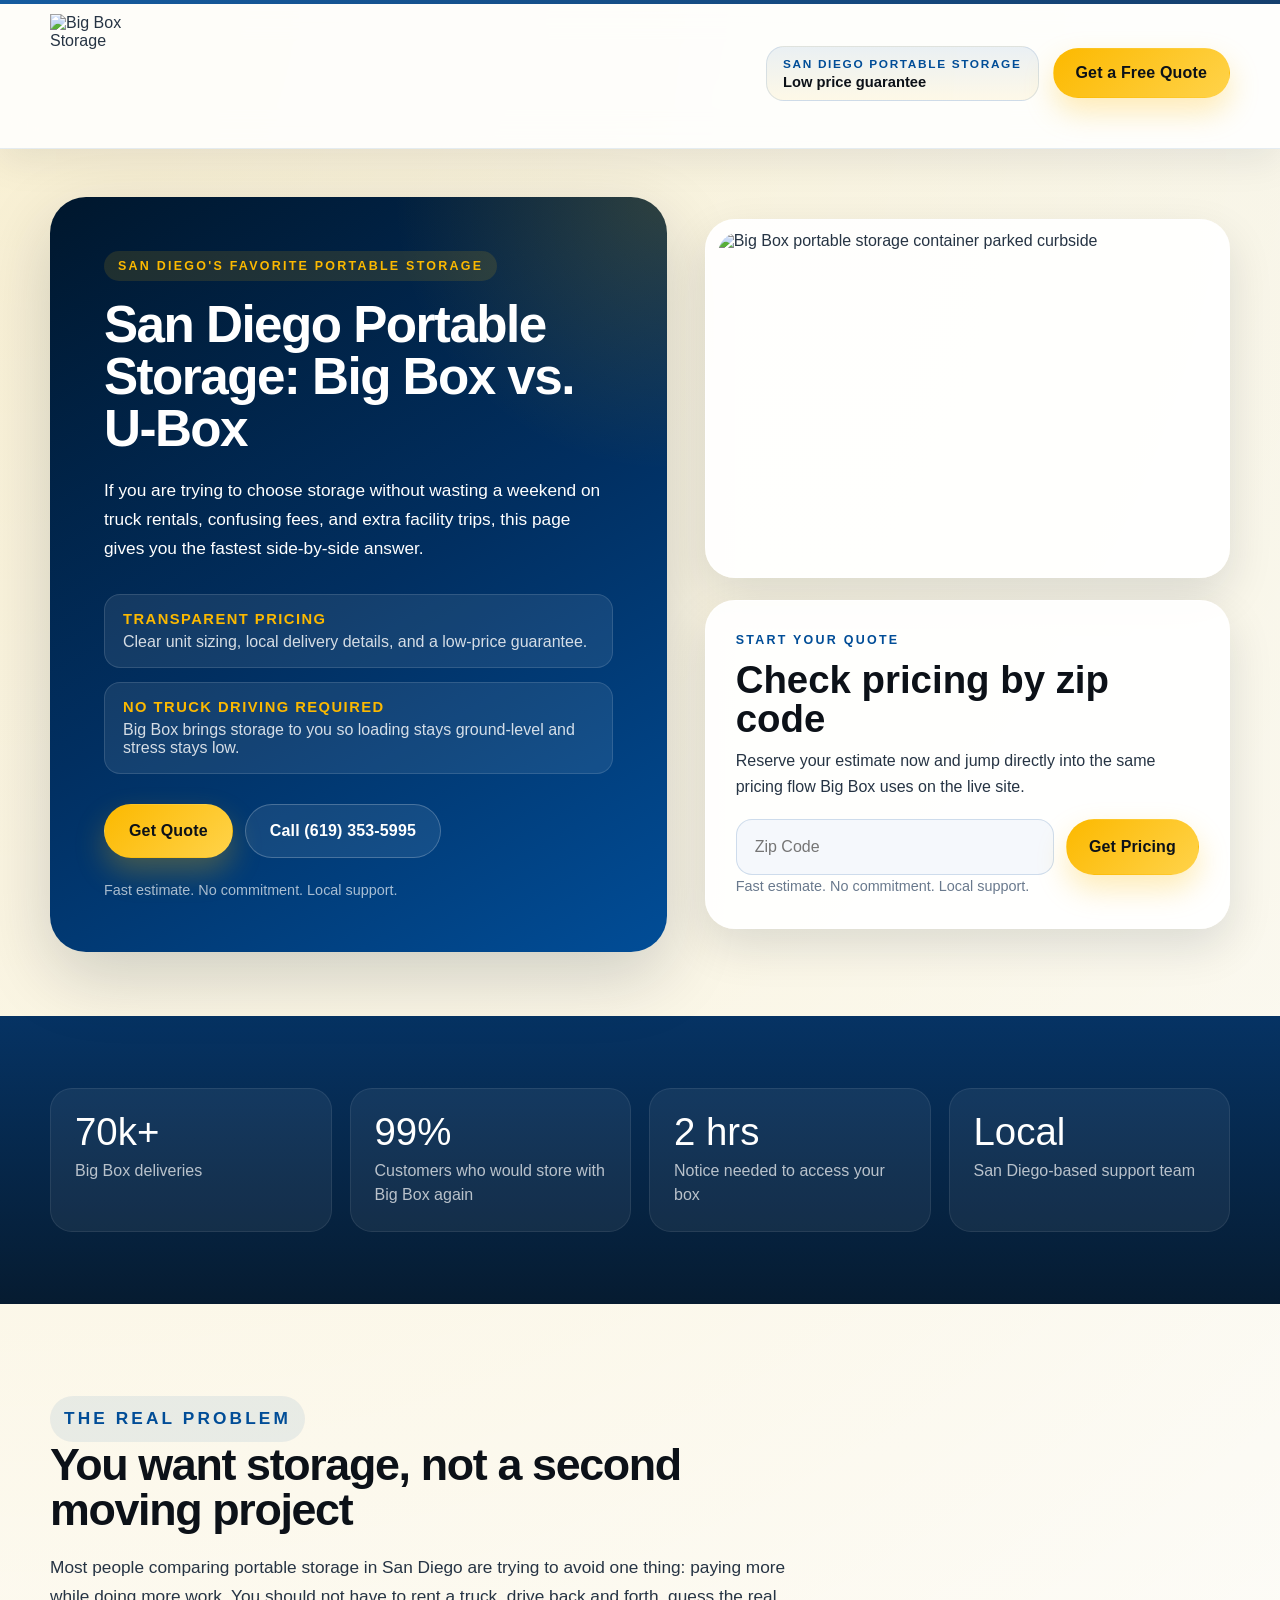
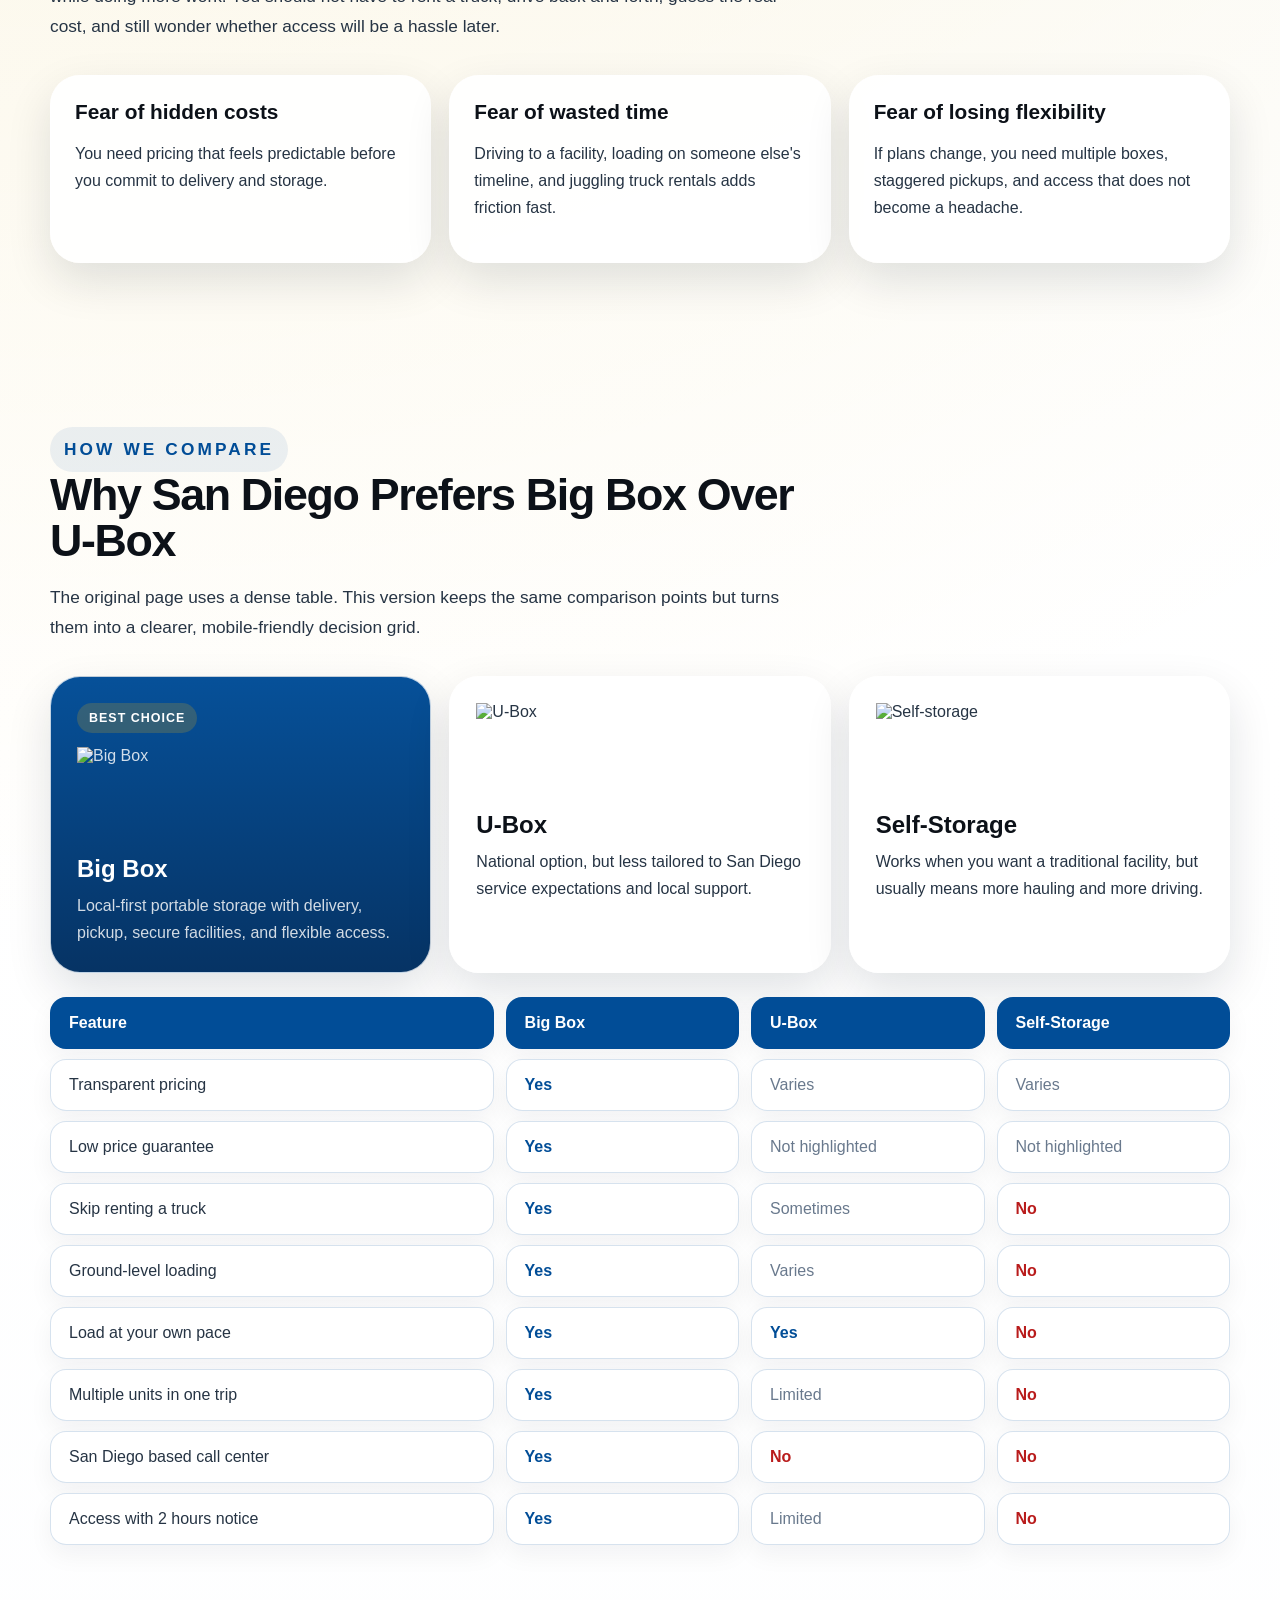
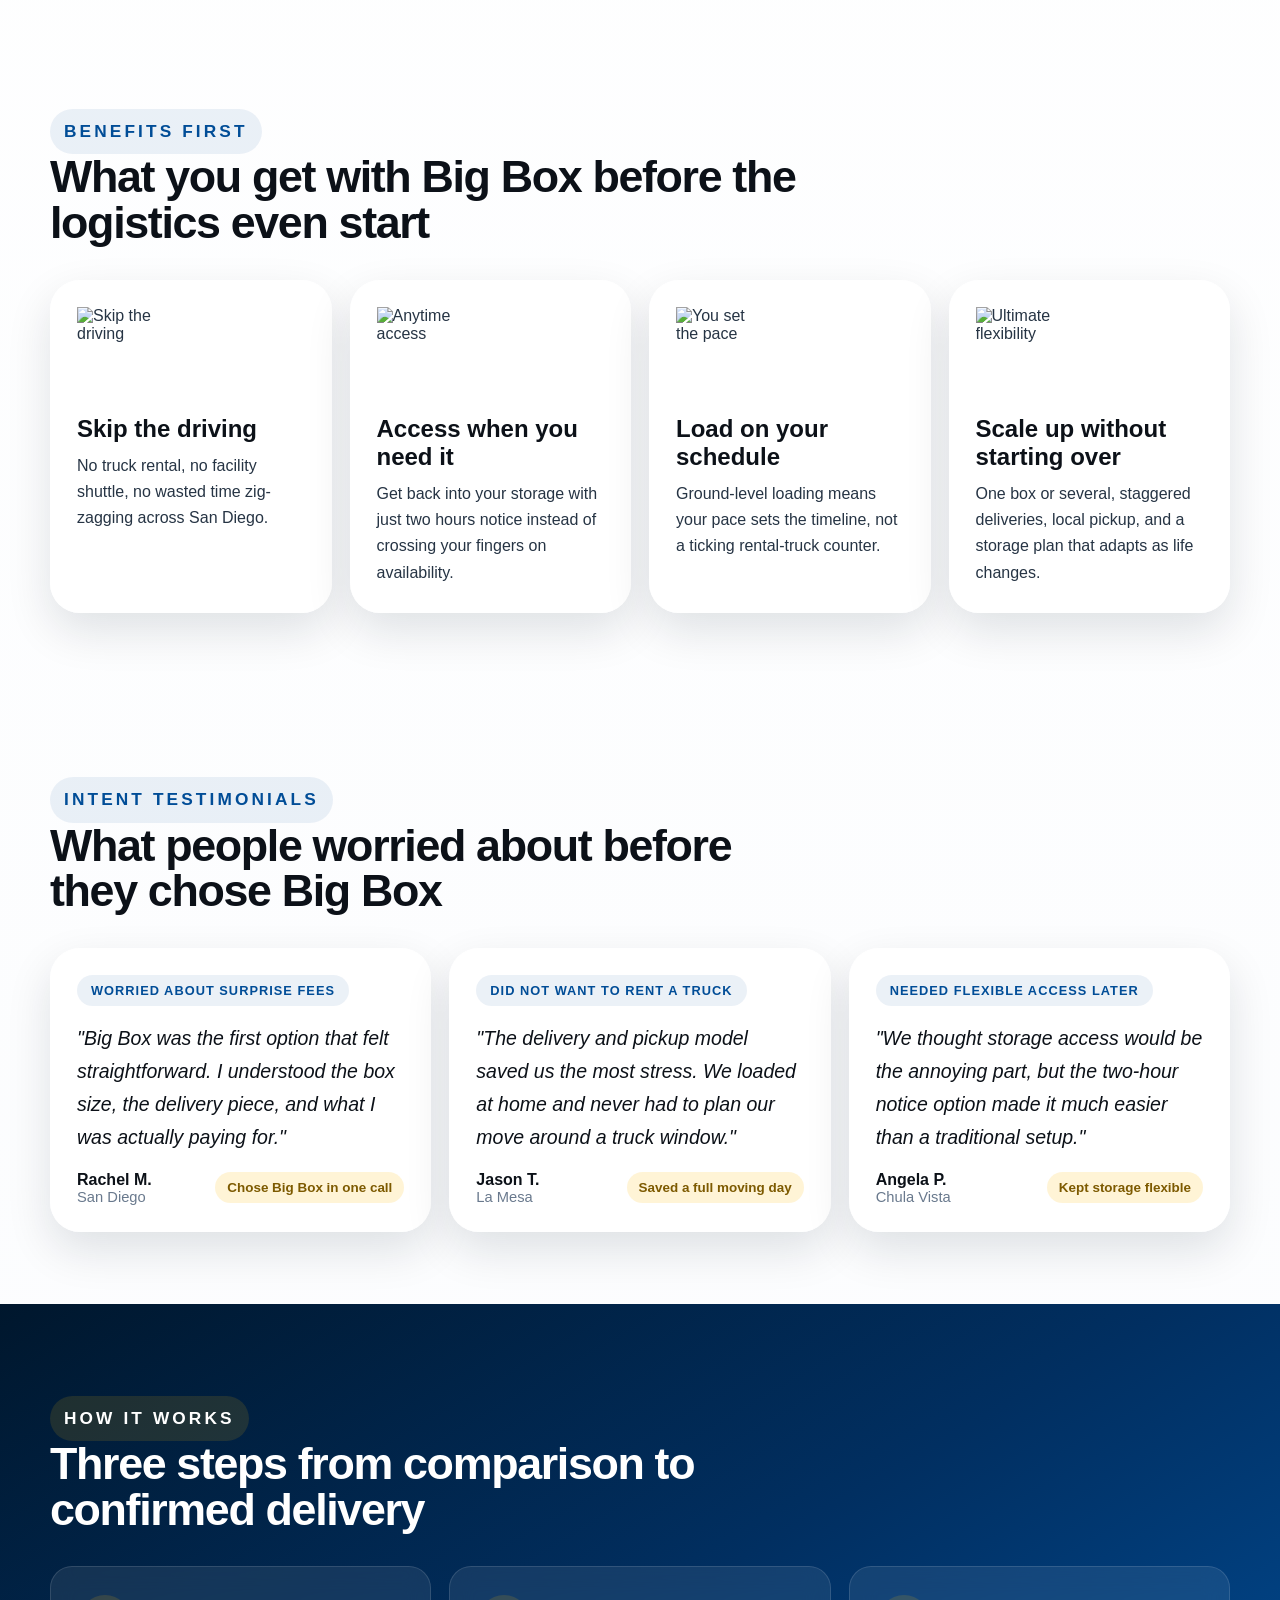
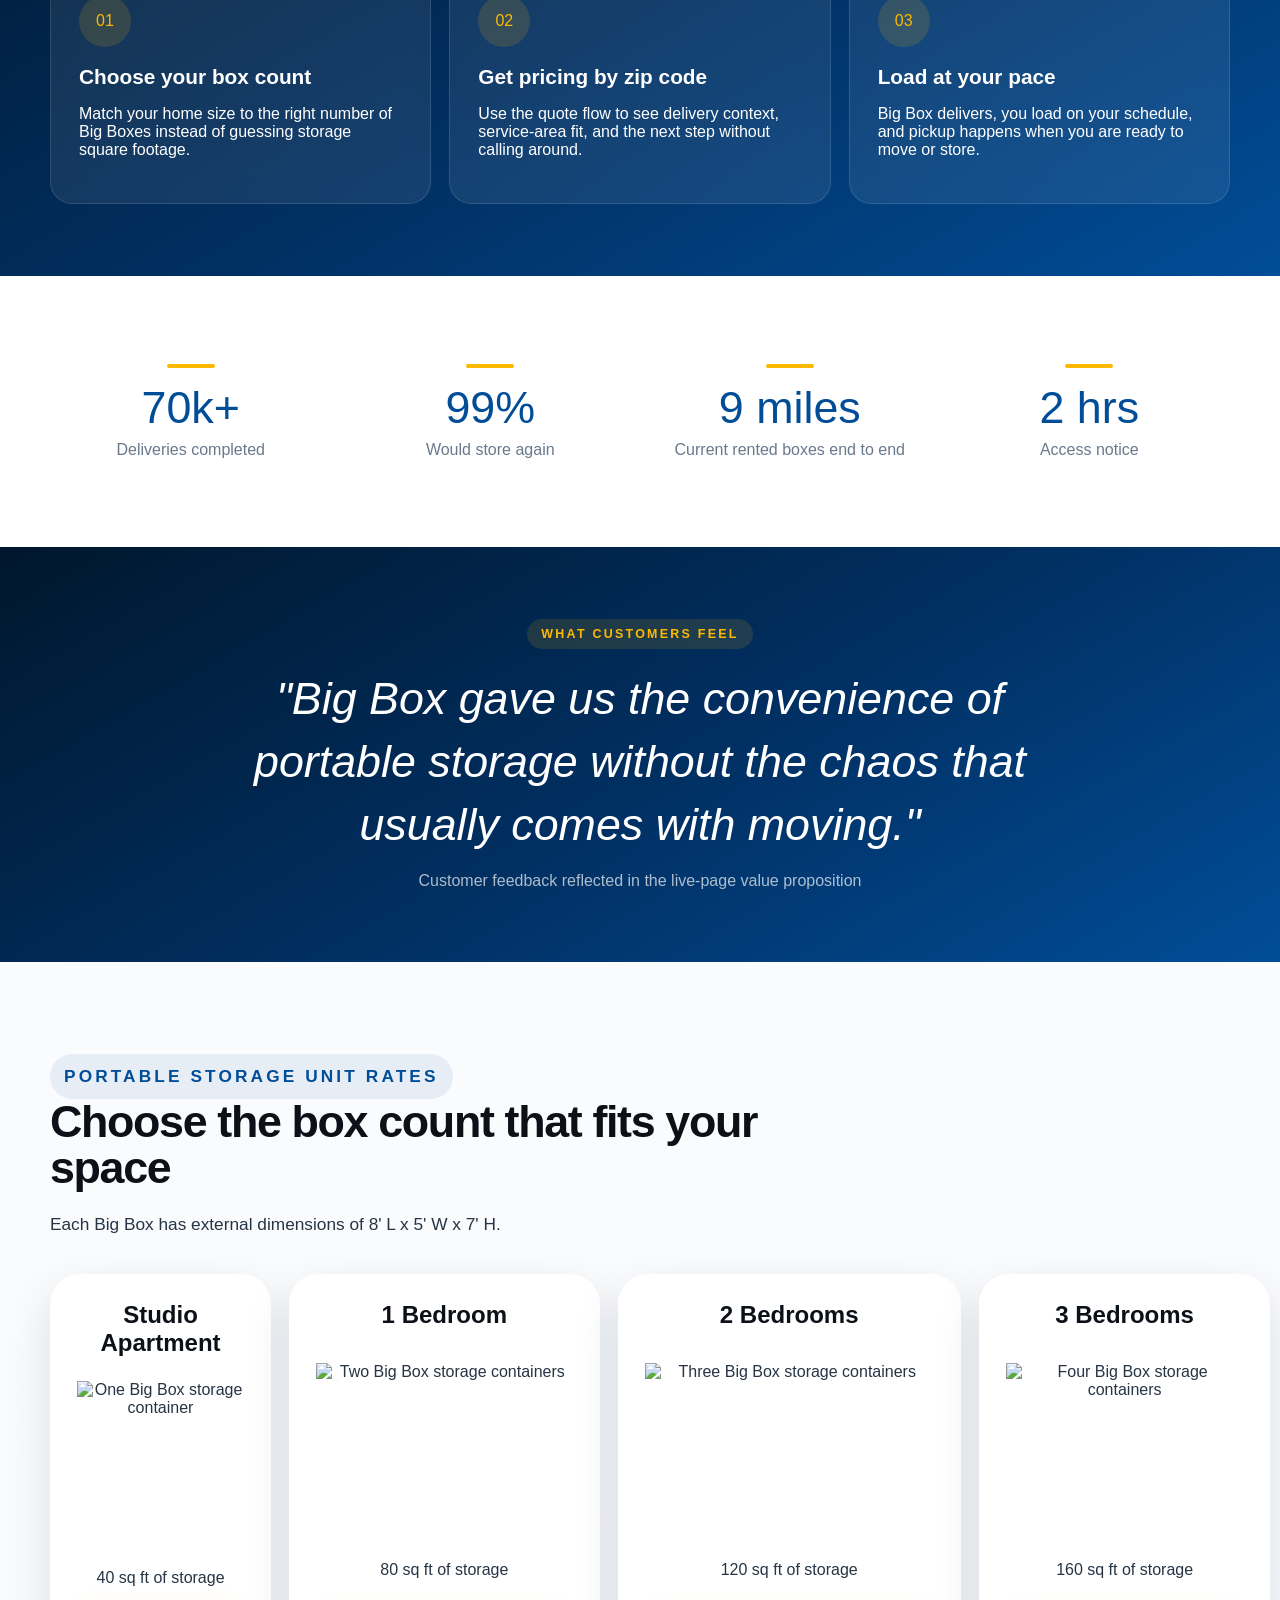
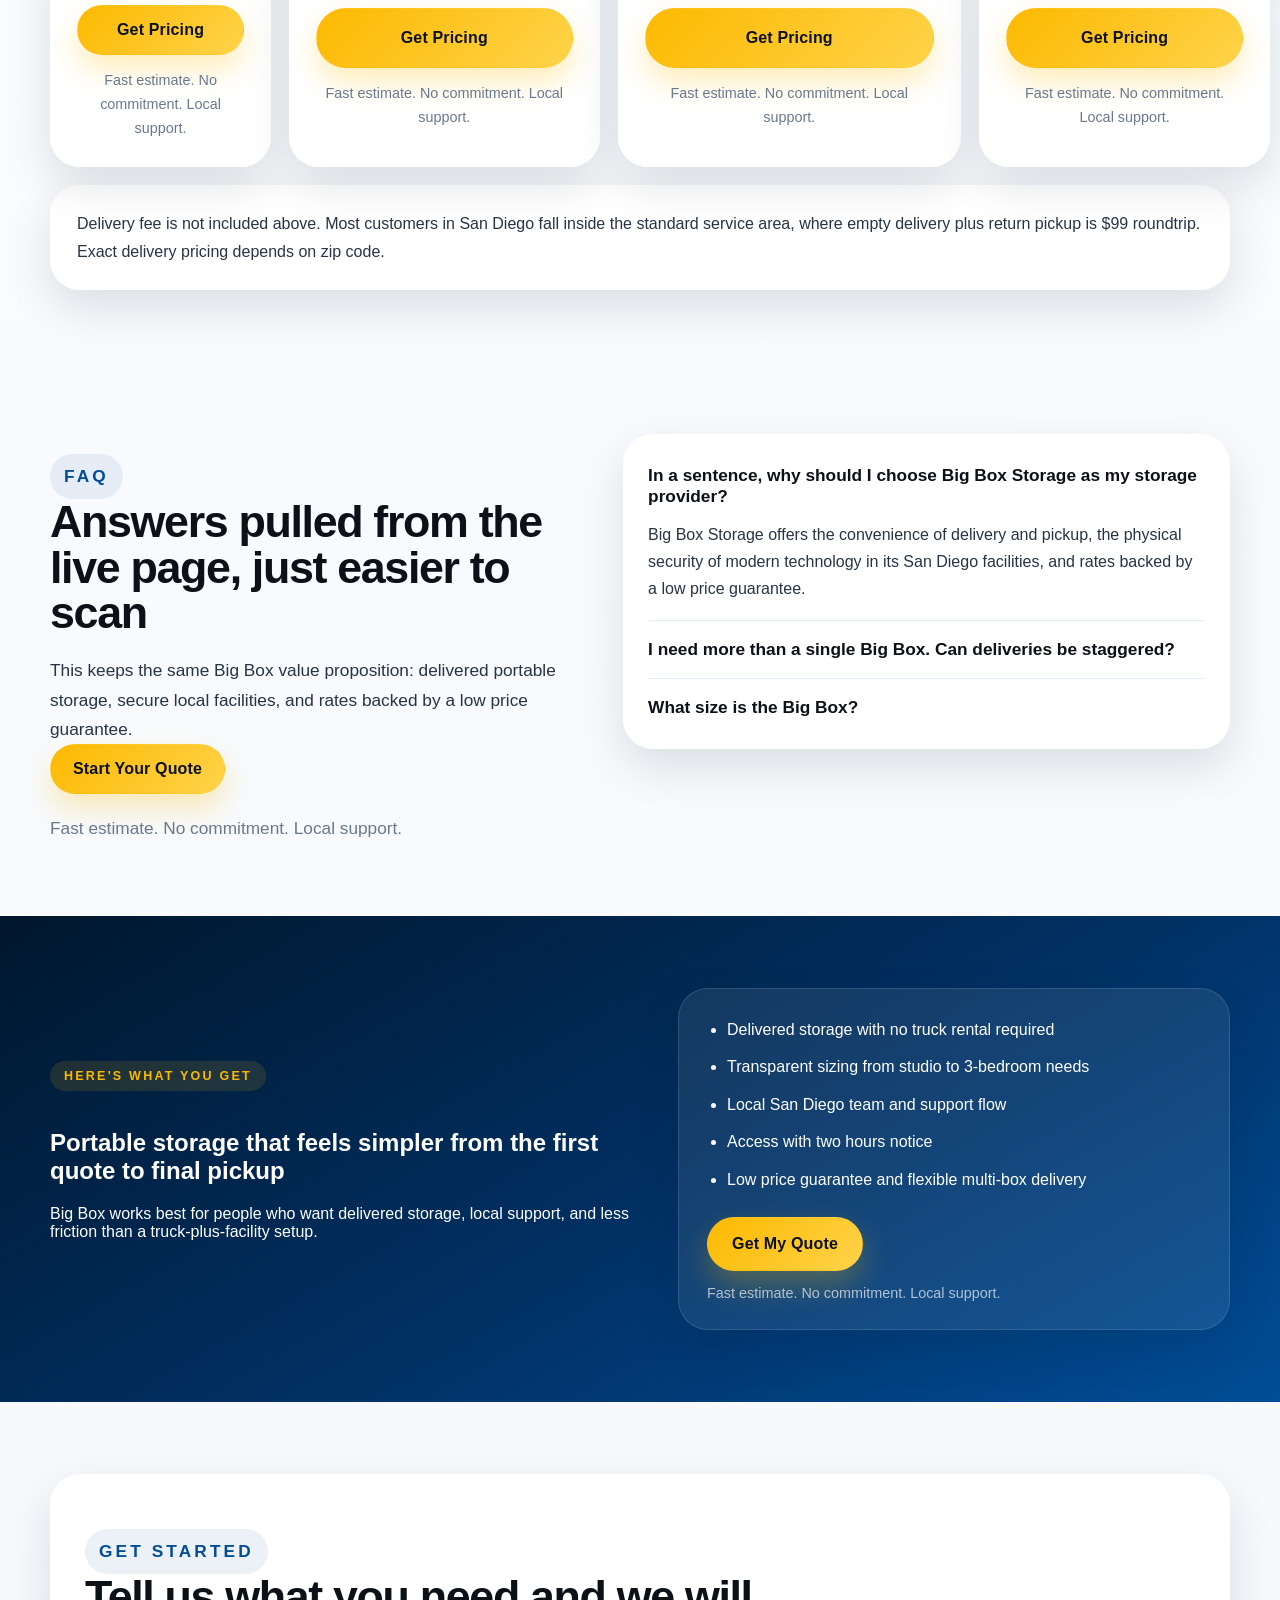
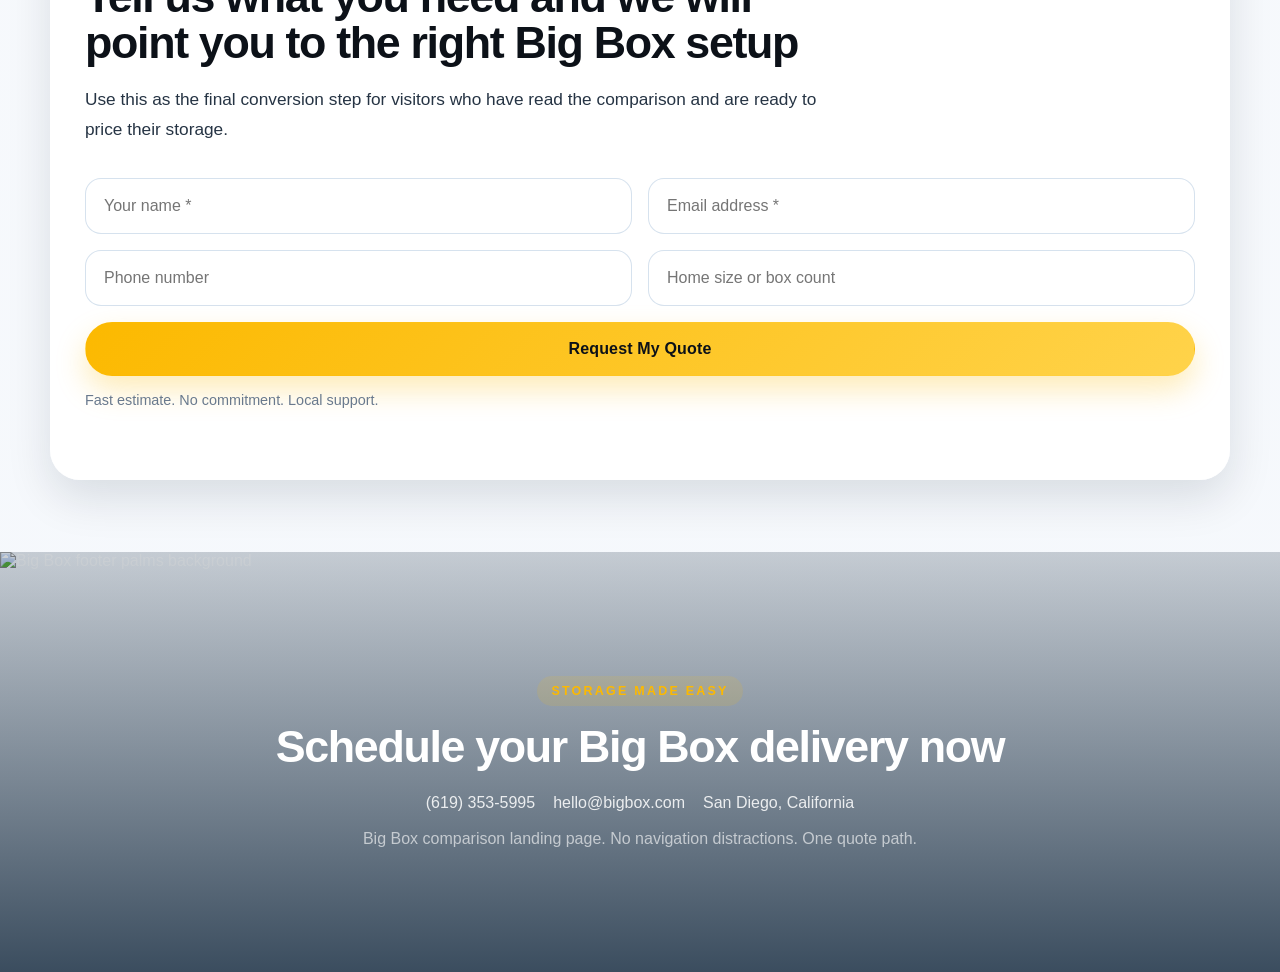
==== commit 76315b27: "Done" ====
--- a/index.html
+++ b/index.html
@@ -3,14 +3,74 @@
 <head>
   <meta charset="UTF-8">
   <meta name="viewport" content="width=device-width, initial-scale=1.0">
-  <title>Big Box vs. U-Box | San Diego Portable Storage</title>
+  <title>San Diego Portable Storage Comparison | Big Box vs. U-Box</title>
   <meta
     name="description"
-    content="See how Big Box Storage compares to U-Box and self-storage with transparent pricing, local support, flexible access, and San Diego-first service."
+    content="Compare San Diego portable storage options with Big Box vs. U-Box and self-storage, including pricing clarity, local support, flexible access, and delivery convenience."
   >
+  <link rel="canonical" href="https://www.bigbox.com/ubox-lp/">
+  <meta property="og:type" content="website">
+  <meta property="og:title" content="San Diego Portable Storage Comparison | Big Box vs. U-Box">
+  <meta property="og:description" content="Compare San Diego portable storage options with Big Box vs. U-Box and self-storage, including pricing clarity, local support, flexible access, and delivery convenience.">
+  <meta property="og:url" content="https://www.bigbox.com/ubox-lp/">
+  <meta property="og:image" content="https://www.bigbox.com/wp-content/uploads/2024/09/bizbox_storage_-1024x683.jpeg">
+  <meta name="twitter:card" content="summary_large_image">
+  <meta name="twitter:title" content="San Diego Portable Storage Comparison | Big Box vs. U-Box">
+  <meta name="twitter:description" content="Compare San Diego portable storage options with Big Box vs. U-Box and self-storage, including pricing clarity, local support, flexible access, and delivery convenience.">
+  <meta name="twitter:image" content="https://www.bigbox.com/wp-content/uploads/2024/09/bizbox_storage_-1024x683.jpeg">
   <link rel="preconnect" href="https://use.typekit.net">
   <link rel="preconnect" href="https://p.typekit.net" crossorigin>
   <link rel="stylesheet" href="styles.css">
+  <script type="application/ld+json">
+    {
+      "@context": "https://schema.org",
+      "@type": "WebPage",
+      "name": "San Diego Portable Storage Comparison | Big Box vs. U-Box",
+      "description": "Compare San Diego portable storage options with Big Box vs. U-Box and self-storage, including pricing clarity, local support, flexible access, and delivery convenience.",
+      "url": "https://www.bigbox.com/ubox-lp/",
+      "primaryImageOfPage": {
+        "@type": "ImageObject",
+        "url": "https://www.bigbox.com/wp-content/uploads/2024/09/bizbox_storage_-1024x683.jpeg"
+      },
+      "about": [
+        "San Diego portable storage",
+        "Big Box vs. U-Box",
+        "self-storage comparison"
+      ]
+    }
+  </script>
+  <script type="application/ld+json">
+    {
+      "@context": "https://schema.org",
+      "@type": "FAQPage",
+      "mainEntity": [
+        {
+          "@type": "Question",
+          "name": "In a sentence, why should I choose Big Box Storage as my storage provider?",
+          "acceptedAnswer": {
+            "@type": "Answer",
+            "text": "Big Box Storage offers the convenience of delivery and pickup, the physical security of modern technology in its San Diego facilities, and rates backed by a low price guarantee."
+          }
+        },
+        {
+          "@type": "Question",
+          "name": "I need more than a single Big Box. Can deliveries be staggered?",
+          "acceptedAnswer": {
+            "@type": "Answer",
+            "text": "Yes. As you fill one or more boxes, Big Box can return to pick them up while also delivering additional ones if needed."
+          }
+        },
+        {
+          "@type": "Question",
+          "name": "What size is the Big Box?",
+          "acceptedAnswer": {
+            "@type": "Answer",
+            "text": "Each Big Box measures 8 feet by 5 feet by 7 feet exterior and typically holds one room of contents. If you need more space, multiple Big Boxes can be delivered."
+          }
+        }
+      ]
+    }
+  </script>
 </head>
 <body>
   <div class="page-shell">
@@ -39,7 +99,7 @@
         <div class="container hero-grid">
           <div class="hero-copy">
             <p class="eyebrow">San Diego's Favorite Portable Storage</p>
-            <h1>Big Box vs. U-Box</h1>
+            <h1>San Diego Portable Storage: Big Box vs. U-Box</h1>
             <p class="hero-lead">
               If you are trying to choose storage without wasting a weekend on truck rentals,
               confusing fees, and extra facility trips, this page gives you the fastest side-by-side answer.
@@ -70,6 +130,8 @@
               <img
                 src="https://www.bigbox.com/wp-content/uploads/2024/09/bizbox_storage_-1024x683.jpeg"
                 alt="Big Box portable storage container parked curbside"
+                width="1024"
+                height="683"
               >
             </div>
             <aside class="quote-card" id="quote-card">
@@ -153,6 +215,10 @@
               <img
                 src="https://www.bigbox.com/wp-content/uploads/2024/02/big-box-w-bg.png"
                 alt="Big Box"
+                loading="lazy"
+                decoding="async"
+                width="740"
+                height="654"
               >
               <h3>Big Box</h3>
               <p>Local-first portable storage with delivery, pickup, secure facilities, and flexible access.</p>
@@ -161,6 +227,10 @@
               <img
                 src="https://www.bigbox.com/wp-content/uploads/2024/03/img_compare_ubox.png"
                 alt="U-Box"
+                loading="lazy"
+                decoding="async"
+                width="125"
+                height="119"
               >
               <h3>U-Box</h3>
               <p>National option, but less tailored to San Diego service expectations and local support.</p>
@@ -169,6 +239,10 @@
               <img
                 src="https://www.bigbox.com/wp-content/uploads/2024/03/img_compare_pub-stor.png"
                 alt="Self-storage"
+                loading="lazy"
+                decoding="async"
+                width="196"
+                height="101"
               >
               <h3>Self-Storage</h3>
               <p>Works when you want a traditional facility, but usually means more hauling and more driving.</p>
@@ -246,6 +320,10 @@
               <img
                 src="https://www.bigbox.com/wp-content/uploads/2024/02/skip-driving-2x.png"
                 alt="Skip the driving"
+                loading="lazy"
+                decoding="async"
+                width="128"
+                height="128"
               >
               <h3>Skip the driving</h3>
               <p>No truck rental, no facility shuttle, no wasted time zig-zagging across San Diego.</p>
@@ -254,6 +332,10 @@
               <img
                 src="https://www.bigbox.com/wp-content/uploads/2024/02/anytime-access-2x.png"
                 alt="Anytime access"
+                loading="lazy"
+                decoding="async"
+                width="156"
+                height="128"
               >
               <h3>Access when you need it</h3>
               <p>Get back into your storage with just two hours notice instead of crossing your fingers on availability.</p>
@@ -262,6 +344,10 @@
               <img
                 src="https://www.bigbox.com/wp-content/uploads/2024/02/set-pace-2x.png"
                 alt="You set the pace"
+                loading="lazy"
+                decoding="async"
+                width="128"
+                height="128"
               >
               <h3>Load on your schedule</h3>
               <p>Ground-level loading means your pace sets the timeline, not a ticking rental-truck counter.</p>
@@ -270,6 +356,10 @@
               <img
                 src="https://www.bigbox.com/wp-content/uploads/2024/02/anytime-access-2x.png"
                 alt="Ultimate flexibility"
+                loading="lazy"
+                decoding="async"
+                width="156"
+                height="128"
               >
               <h3>Scale up without starting over</h3>
               <p>One box or several, staggered deliveries, local pickup, and a storage plan that adapts as life changes.</p>
@@ -394,28 +484,28 @@
           <div class="pricing-grid">
             <article class="pricing-card">
               <h3>Studio Apartment</h3>
-              <img src="https://www.bigbox.com/wp-content/uploads/2024/09/1-box.png" alt="One Big Box storage container">
+              <img src="https://www.bigbox.com/wp-content/uploads/2024/09/1-box.png" alt="One Big Box storage container" loading="lazy" decoding="async" width="228" height="232">
               <p>40 sq ft of storage</p>
               <a class="btn btn-primary" href="#lead-form">Get Pricing</a>
               <p class="card-booster">Fast estimate. No commitment. Local support.</p>
             </article>
             <article class="pricing-card">
               <h3>1 Bedroom</h3>
-              <img src="https://www.bigbox.com/wp-content/uploads/2024/09/2-box.png" alt="Two Big Box storage containers">
+              <img src="https://www.bigbox.com/wp-content/uploads/2024/09/2-box.png" alt="Two Big Box storage containers" loading="lazy" decoding="async" width="350" height="232">
               <p>80 sq ft of storage</p>
               <a class="btn btn-primary" href="#lead-form">Get Pricing</a>
               <p class="card-booster">Fast estimate. No commitment. Local support.</p>
             </article>
             <article class="pricing-card">
               <h3>2 Bedrooms</h3>
-              <img src="https://www.bigbox.com/wp-content/uploads/2024/09/3-box.png" alt="Three Big Box storage containers">
+              <img src="https://www.bigbox.com/wp-content/uploads/2024/09/3-box.png" alt="Three Big Box storage containers" loading="lazy" decoding="async" width="383" height="225">
               <p>120 sq ft of storage</p>
               <a class="btn btn-primary" href="#lead-form">Get Pricing</a>
               <p class="card-booster">Fast estimate. No commitment. Local support.</p>
             </article>
             <article class="pricing-card">
               <h3>3 Bedrooms</h3>
-              <img src="https://www.bigbox.com/wp-content/uploads/2024/09/4-box.png" alt="Four Big Box storage containers">
+              <img src="https://www.bigbox.com/wp-content/uploads/2024/09/4-box.png" alt="Four Big Box storage containers" loading="lazy" decoding="async" width="359" height="257">
               <p>160 sq ft of storage</p>
               <a class="btn btn-primary" href="#lead-form">Get Pricing</a>
               <p class="card-booster">Fast estimate. No commitment. Local support.</p>
@@ -523,6 +613,10 @@
         <img
           src="https://www.bigbox.com/wp-content/uploads/2024/07/bg_footer_palms_rotated-2.jpg"
           alt="Big Box footer palms background"
+          loading="lazy"
+          decoding="async"
+          width="1600"
+          height="900"
         >
       </div>
       <div class="footer-overlay"></div>
